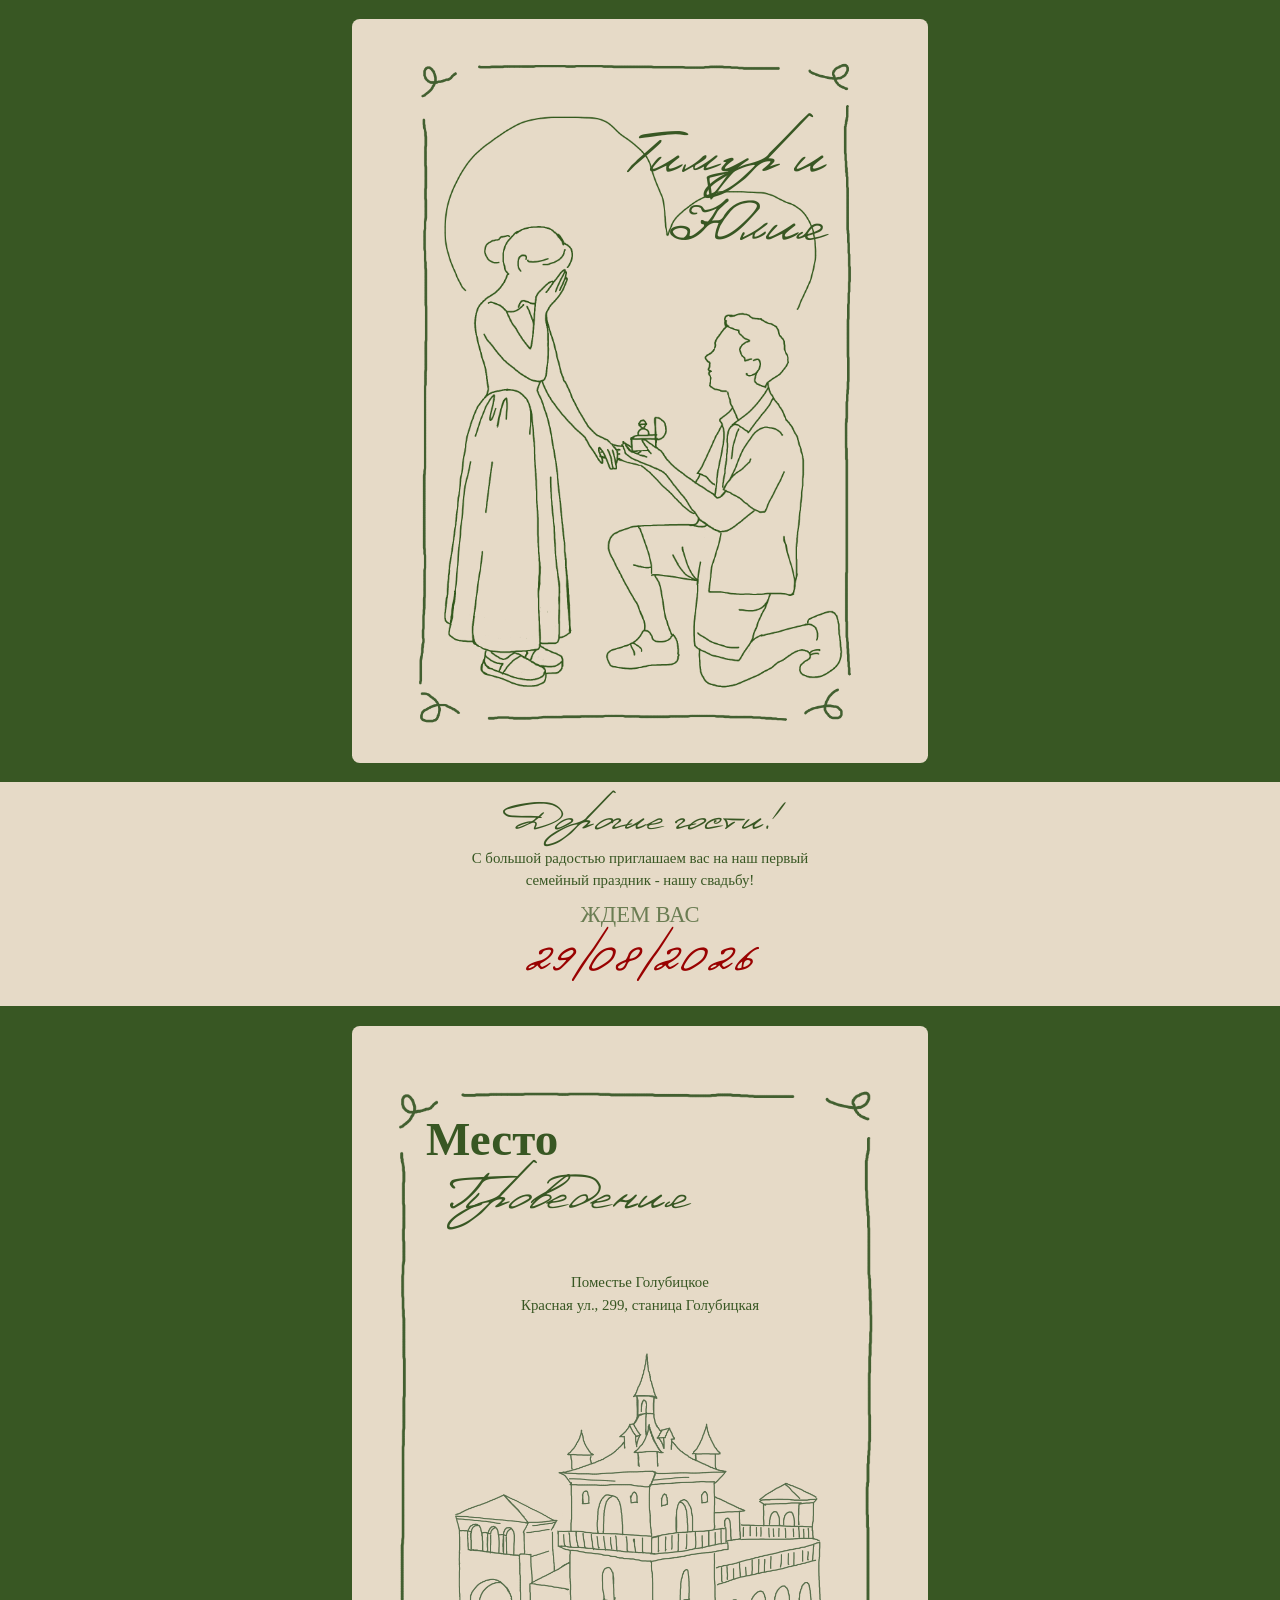
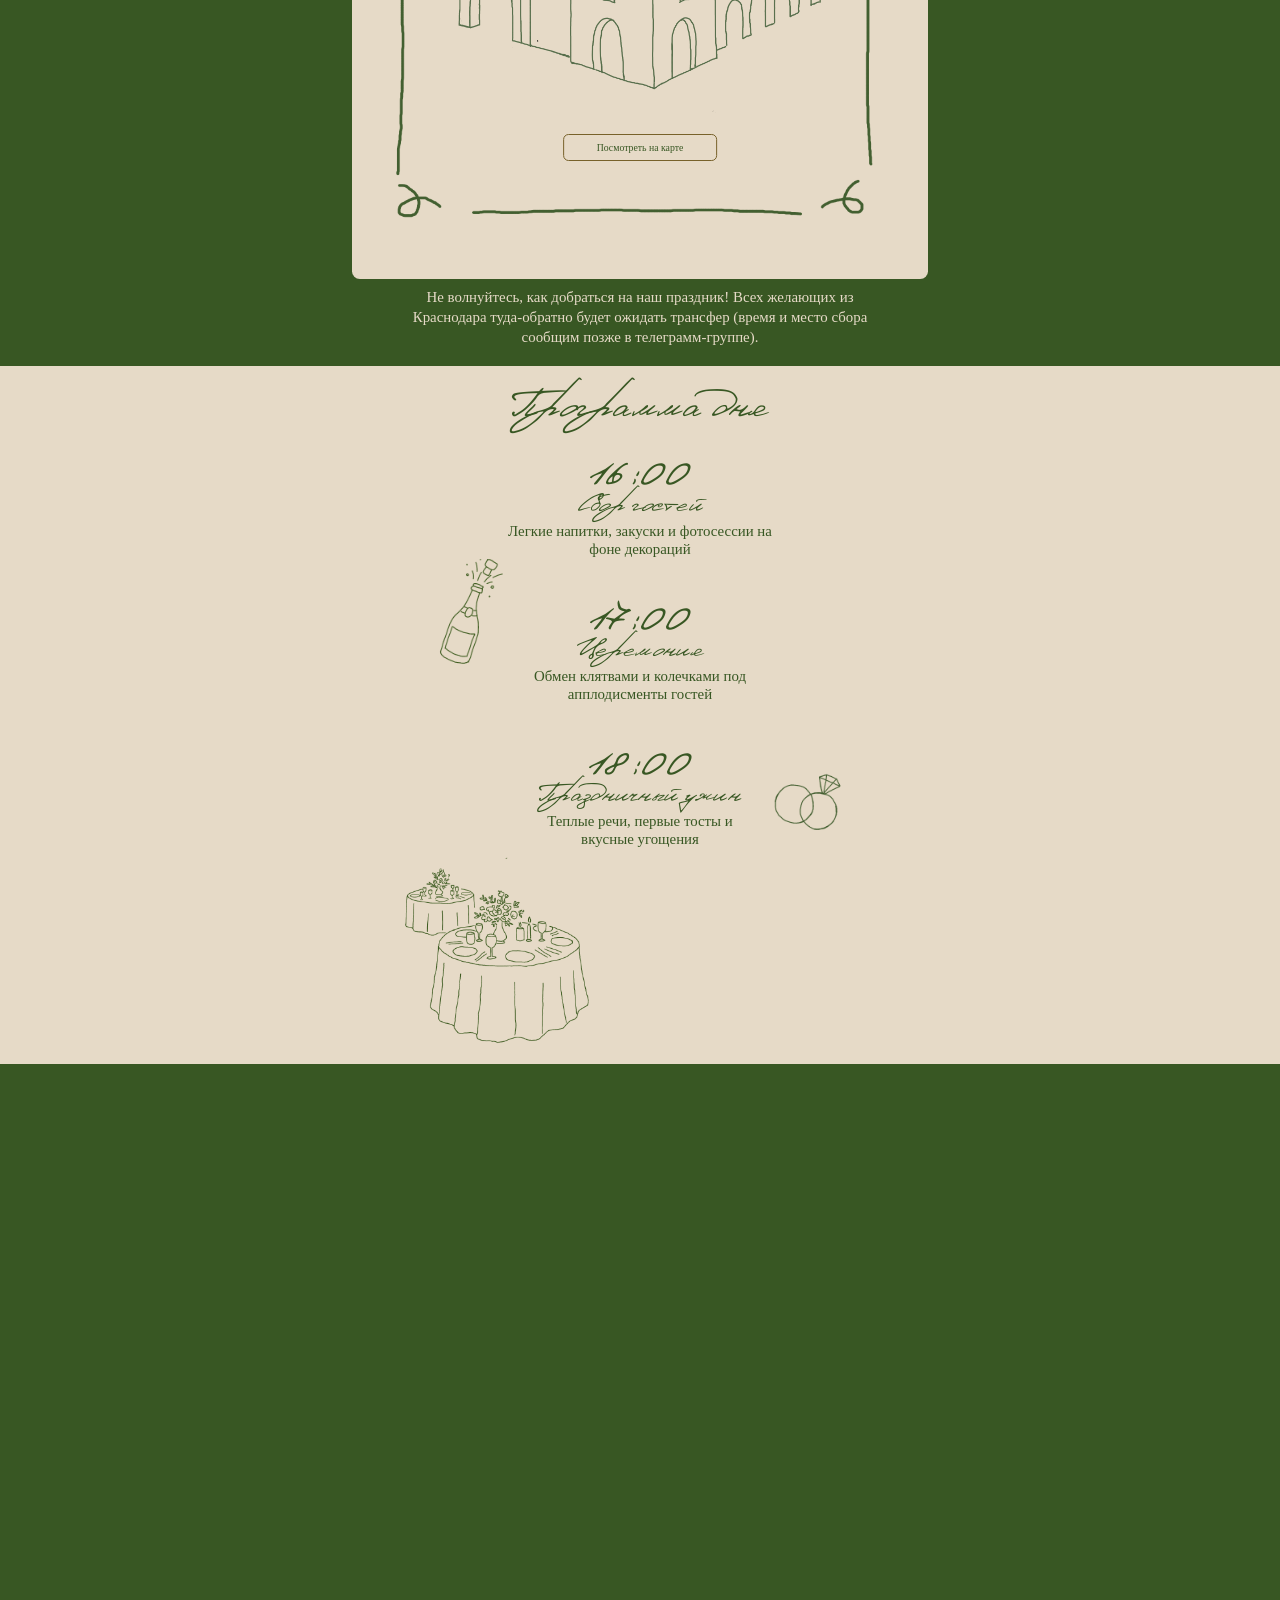
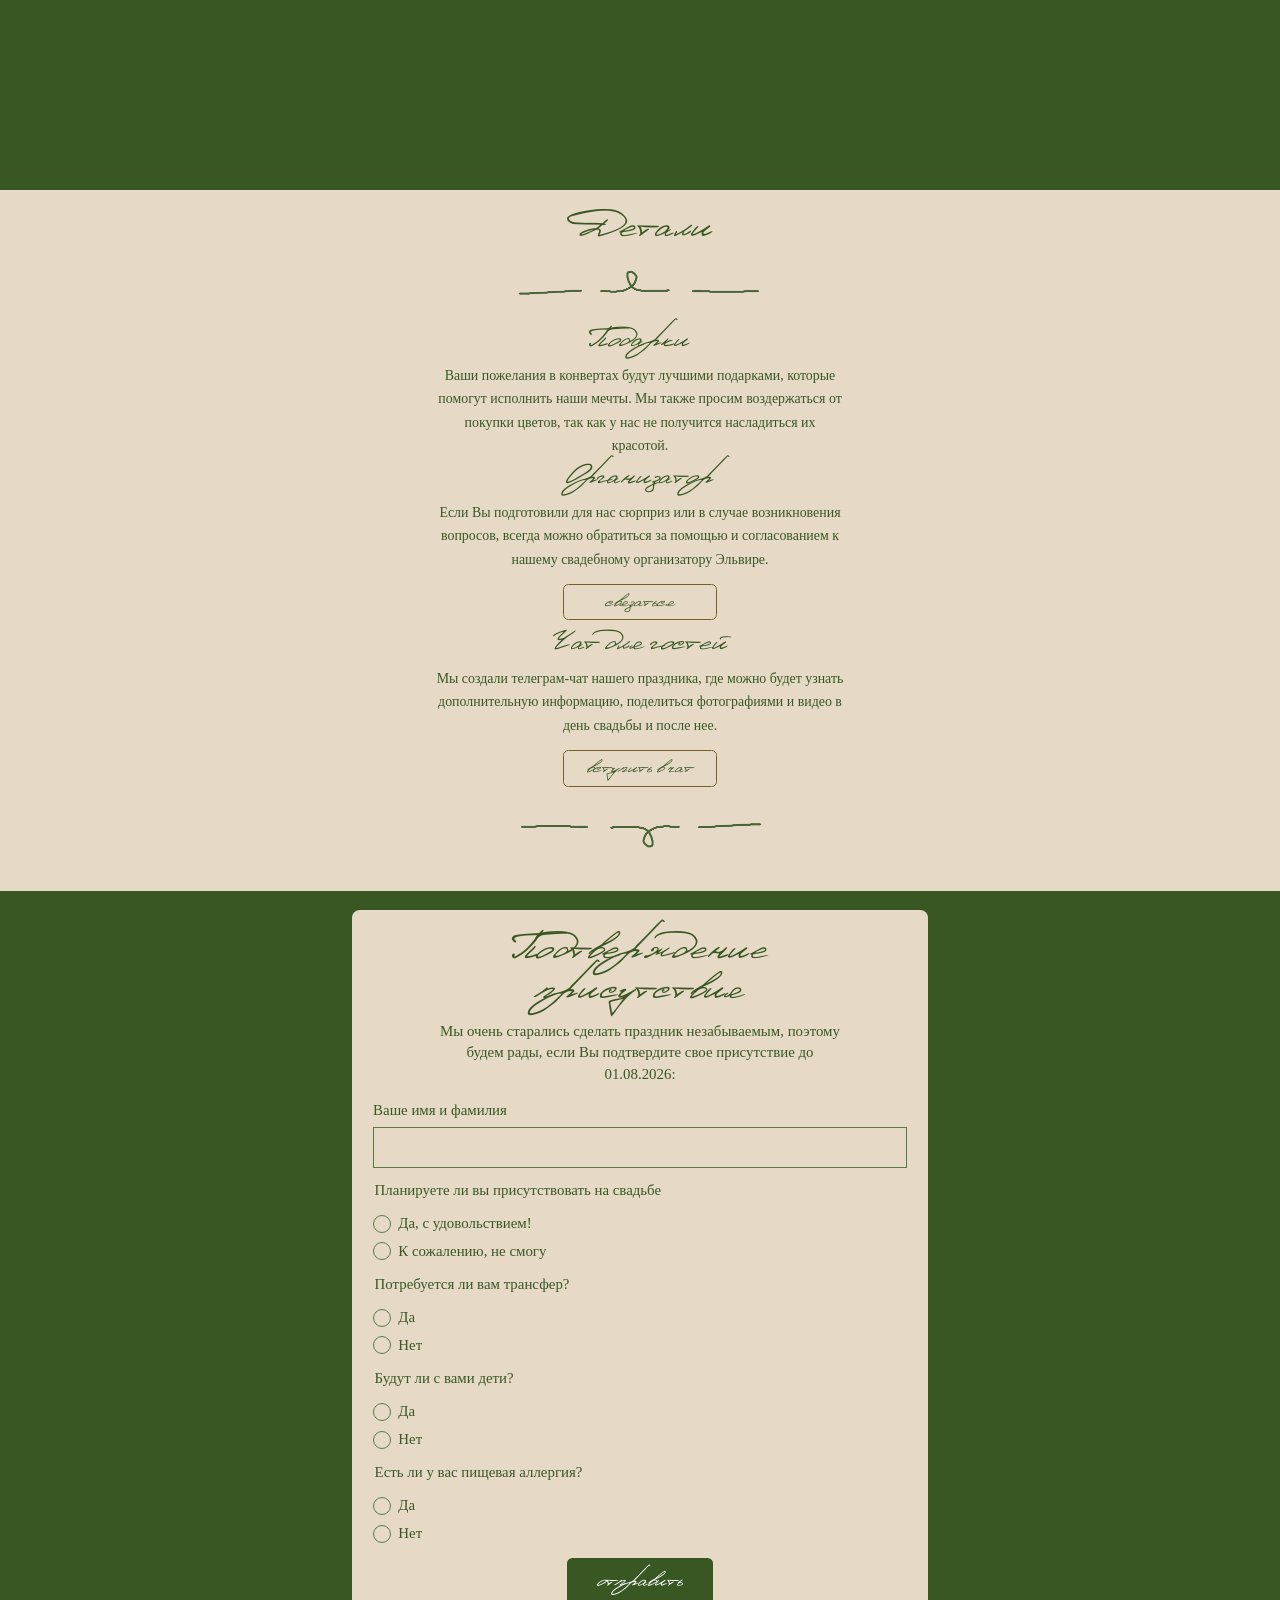
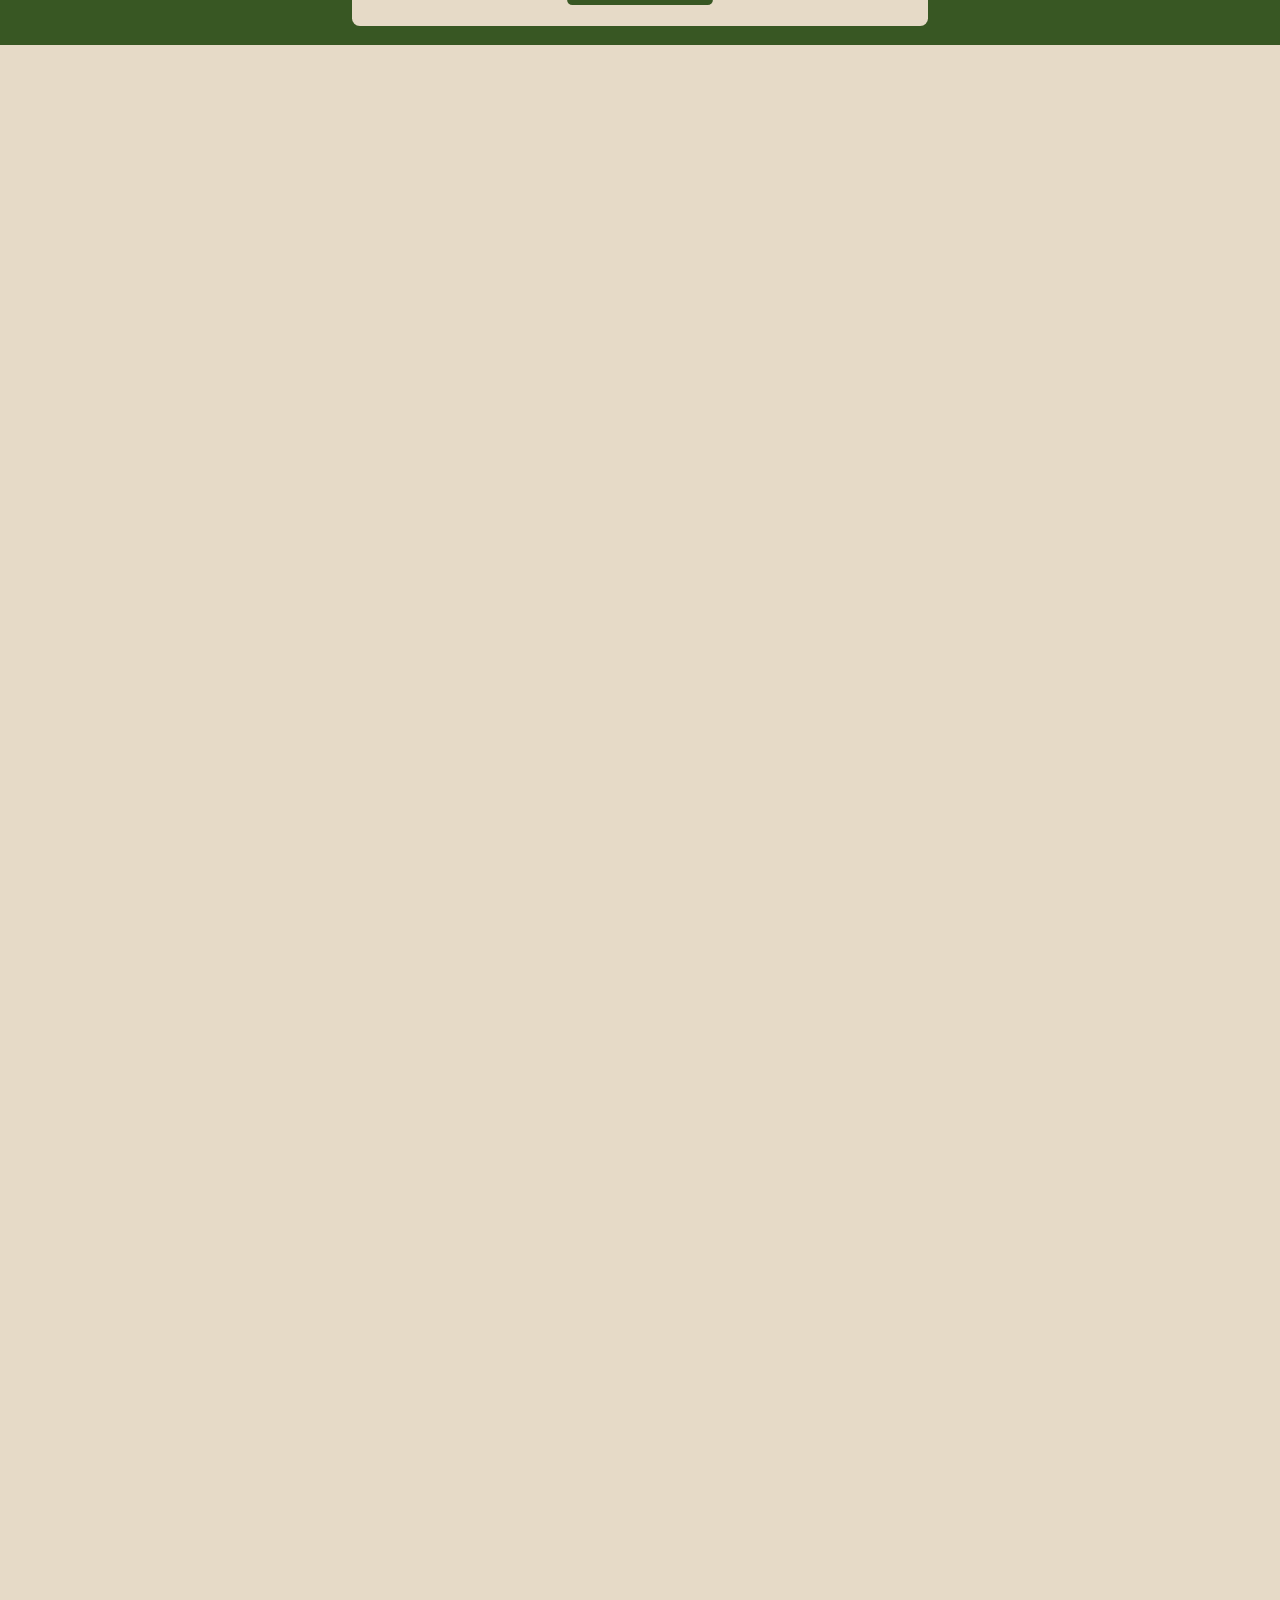
==== index.html @ a40cf563 "Set reveal animation to 1.6s and refresh asset versions" ====
﻿<!doctype html>
<html lang="ru">
  <head>
    <meta charset="utf-8" />
    <meta name="viewport" content="width=device-width, initial-scale=1" />
    <title>Приглашение на свадьбу</title>
    <link rel="preload" href="fonts/fonts/ofont.ru_Denistina.woff?v=1-6s" as="font" type="font/woff" crossorigin />
    <link rel="stylesheet" href="css/styles.css?v=1-6s" />
  </head>
  <body>
    <main>
      <section class="section section--dark hero" id="hero">
        <div class="container">
          <article class="card frame-card hero-card reveal">
            <img class="frame-card__frame" src="images/IMG_4702.PNG" alt="" aria-hidden="true" />
            <img class="hero-card__art" src="images/IMG_4546.PNG" alt="Иллюстрация пары" />
            <h1 class="hero-card__title">Тимур и<br />Юлия</h1>
          </article>
        </div>
      </section>

      <section class="section invitation" id="invitation">
        <div class="container">
          <div class="invitation__inner reveal">
            <h2 class="script-title invitation__greeting">Дорогие гости!</h2>
            <p class="invitation__text">
              С большой радостью приглашаем вас на наш первый
              семейный праздник - нашу свадьбу!
            </p>
            <p class="invitation__wait">ЖДЕМ ВАС</p>
            <p class="invitation__date">29/08/2026</p>
          </div>
        </div>
      </section>

      <section class="section section--dark venue" id="venue">
        <div class="container">
          <article class="card frame-card venue-card reveal">
            <img class="frame-card__frame" src="images/IMG_4702.PNG" alt="" aria-hidden="true" />
            <h2 class="venue-card__title">Место</h2>
            <p class="script-subtitle venue-card__subtitle">Проведения</p>
            <p class="venue-card__place">Поместье Голубицкое</p>
            <p class="venue-card__address">Красная ул., 299, станица Голубицкая</p>
            <img class="venue-card__art" src="images/IMG_4541.PNG" alt="Иллюстрация места проведения" />
            <a class="btn btn--outline" href="https://yandex.ru/maps/-/CLcbbC9g" target="_blank" rel="noopener noreferrer">Посмотреть на карте</a>
          </article>
          <p class="venue__transfer">
            Не волнуйтесь, как добраться на наш праздник! Всех желающих из Краснодара туда-обратно
            будет ожидать трансфер (время и место сбора сообщим позже в телеграмм-группе).
          </p>
        </div>
      </section>

      <section class="section program" id="program">
        <div class="container">
          <h2 class="script-title program__title reveal">Программа дня</h2>
          <div class="program-list">
            <article class="program-item reveal">
              <img class="program-item__icon program-item__icon--left" src="images/IMG_4549.PNG" alt="" aria-hidden="true" />
              <p class="program-item__time">16:00</p>
              <p class="script-subtitle program-item__name">Сбор гостей</p>
              <p class="program-item__desc">Легкие напитки, закуски и фотосессии на фоне декораций</p>
            </article>

            <article class="program-item reveal">
              <img class="program-item__icon program-item__icon--right" src="images/IMG_4550.PNG" alt="" aria-hidden="true" />
              <p class="program-item__time">17:00</p>
              <p class="script-subtitle program-item__name">Церемония</p>
              <p class="program-item__desc">Обмен клятвами и колечками под<br />апплодисменты гостей</p>
            </article>

            <article class="program-item reveal">
              <img class="program-item__icon program-item__icon--left program-item__icon--table" src="images/IMG_4551.PNG" alt="" aria-hidden="true" />
              <p class="program-item__time">18:00</p>
              <p class="script-subtitle program-item__name">Праздничный ужин</p>
              <p class="program-item__desc">Теплые речи, первые тосты и вкусные угощения</p>
            </article>
          </div>
        </div>
      </section>

      <section class="section section--dark dress" id="dresscode">
        <div class="container">
          <article class="card frame-card dress-card reveal">
            <h2 class="script-title dress-card__title">Дресс-код</h2>
            <p class="dress-card__text">
              Мы очень старались сделать праздник красивым и будем рады,
              если в своих нарядах Вы поддержите цветовую гамму нашей свадьбы.
            </p>
            <div class="dress-card__palette" aria-label="Цвета дресс-кода">
              <span class="dress-card__stroke dress-card__stroke--1"><span class="dress-card__stroke-label">бургунди</span></span>
              <span class="dress-card__stroke dress-card__stroke--2"><span class="dress-card__stroke-label">капучино</span></span>
              <span class="dress-card__stroke dress-card__stroke--3"><span class="dress-card__stroke-label">песочный</span></span>
              <span class="dress-card__stroke dress-card__stroke--4"><span class="dress-card__stroke-label">оливковый</span></span>
              <span class="dress-card__stroke dress-card__stroke--5"><span class="dress-card__stroke-label">какао</span></span>
              <span class="dress-card__stroke dress-card__stroke--6"><span class="dress-card__stroke-label">терракота</span></span>
            </div>
            <p class="dress-card__text">
              Свадьба будет на открытом воздухе и лучше отдать предпочтение
              закрытой обуви без каблука или на устойчивом каблуке.
            </p>
            <a class="btn btn--outline" href="https://pin.it/1J7rIf692" target="_blank" rel="noopener noreferrer">примеры образов</a>
          </article>
        </div>
      </section>

      <section class="section details" id="details">
        <div class="container details__container reveal">
          <h2 class="script-title details__title">Детали</h2>
          <img class="details__divider" src="images/IMG_4711.PNG" alt="" aria-hidden="true" />

          <article class="details-item">
            <h3 class="script-subtitle details-item__title">Подарки</h3>
            <p class="details-item__text">
              Ваши пожелания в конвертах будут лучшими подарками, которые помогут
              исполнить наши мечты. Мы также просим воздержаться от покупки цветов,
              так как у нас не получится насладиться их красотой.
            </p>
          </article>

          <article class="details-item">
            <h3 class="script-subtitle details-item__title">Организатор</h3>
            <p class="details-item__text">
              Если Вы подготовили для нас сюрприз или в случае возникновения вопросов,
              всегда можно обратиться за помощью и согласованием к нашему свадебному
              организатору Эльвире.
            </p>
            <a class="btn btn--outline btn--small" href="https://t.me/emtemnikova" target="_blank" rel="noopener noreferrer">связаться</a>
          </article>

          <article class="details-item">
            <h3 class="script-subtitle details-item__title">Чат для гостей</h3>
            <p class="details-item__text">
              Мы создали телеграм-чат нашего праздника, где можно будет узнать
              дополнительную информацию, поделиться фотографиями и видео в день свадьбы и после нее.
            </p>
            <a class="btn btn--outline btn--small" href="https://t.me/+I3WyoPvMr101ZWJi" target="_blank" rel="noopener noreferrer">вступить в чат</a>
          </article>

          <img class="details__divider details__divider--bottom" src="images/IMG_4711.PNG" alt="" aria-hidden="true" />
        </div>
      </section>

      <section class="section section--dark rsvp" id="rsvp">
        <div class="container">
          <article class="card rsvp-card reveal">
            <h2 class="script-title rsvp-card__title">Подтверждение<br />присутствия</h2>
            <p class="rsvp-card__subtitle">
              Мы очень старались сделать праздник незабываемым, поэтому будем рады,
              если Вы подтвердите свое присутствие до 01.08.2026:
            </p>

            <form id="rsvpForm" class="rsvp-form" novalidate>
              <div class="field">
                <label class="field__label" for="fullName">Ваше имя и фамилия</label>
                <input class="field__input" type="text" id="fullName" name="fullName" required />
              </div>

              <fieldset class="field-group">
                <legend class="field__label">Планируете ли вы присутствовать на свадьбе</legend>
                <label class="radio">
                  <input type="radio" name="attendance" value="yes" required />
                  <span>Да, с удовольствием!</span>
                </label>
                <label class="radio">
                  <input type="radio" name="attendance" value="no" required />
                  <span>К сожалению, не смогу</span>
                </label>
              </fieldset>

              <fieldset class="field-group">
                <legend class="field__label">Потребуется ли вам трансфер?</legend>
                <label class="radio">
                  <input type="radio" name="transfer" value="yes" required />
                  <span>Да</span>
                </label>
                <label class="radio">
                  <input type="radio" name="transfer" value="no" required />
                  <span>Нет</span>
                </label>
              </fieldset>

              <fieldset class="field-group">
                <legend class="field__label">Будут ли с вами дети?</legend>
                <label class="radio">
                  <input type="radio" id="childrenYes" name="children" value="yes" required />
                  <span>Да</span>
                </label>
                <label class="radio">
                  <input type="radio" id="childrenNo" name="children" value="no" required />
                  <span>Нет</span>
                </label>
              </fieldset>

              <div id="childrenFields" class="children" hidden>
                <div id="childrenList" class="children__list"></div>
                <button class="btn btn--outline btn--small" id="addChildBtn" type="button">+ Добавить ребенка</button>
              </div>

              <fieldset class="field-group">
                <legend class="field__label">Есть ли у вас пищевая аллергия?</legend>
                <label class="radio">
                  <input type="radio" id="allergyYes" name="allergy" value="yes" required />
                  <span>Да</span>
                </label>
                <label class="radio">
                  <input type="radio" id="allergyNo" name="allergy" value="no" required />
                  <span>Нет</span>
                </label>
              </fieldset>

              <div id="allergyFields" class="children" hidden>
                <label class="field__label" for="allergyDetails">Если да, укажите продукты</label>
                <input class="field__input" type="text" id="allergyDetails" name="allergyDetails" />
              </div>

              <button class="btn btn--pill" type="submit">отправить</button>
              <p id="successMessage" class="success" hidden>Спасибо! Ваш ответ отправлен.</p>
            </form>
          </article>
        </div>
      </section>
    </main>

    <script src="js/script.js?v=1-6s"></script>
  </body>
</html>
---- css/styles.css ----
﻿@font-face {
  font-family: "Denistina";
  src: url("../fonts/fonts/ofont.ru_Denistina.woff") format("woff");
  font-display: block;
}

:root {
  --bg-light: #e6dac7;
  --bg-dark: #385723;
  --text: #385723;
  --accent: #990201;
  --line: #5b7a46;
  --line-soft: #7f8d6c;
  --container: min(100% - 2rem, 68rem);
  --card-max: 36rem;
  --card-unified-width: 43rem;
  --body-copy-size: clamp(0.98rem, 1.55vw, 1.35rem);
}

* {
  box-sizing: border-box;
}

html,
body {
  margin: 0;
  padding: 0;
}

body {
  background: var(--bg-light);
  color: var(--text);
  font-family: Georgia, "Times New Roman", serif;
  line-height: 1.45;
  overflow-x: hidden;
}

img {
  display: block;
  max-width: 100%;
}

a {
  color: inherit;
  text-decoration: none;
}

.section {
  padding: clamp(1rem, 1.3vw + 0.8rem, 2.25rem) 0;
  overflow-x: clip;
}

.section--dark {
  background: var(--bg-dark);
  border-left: 2px solid var(--bg-dark);
  border-right: 2px solid var(--bg-dark);
  overflow: hidden;
}

.container {
  width: var(--container);
  margin: 0 auto;
}

.card {
  position: relative;
  background: var(--bg-light);
  border-radius: 0.65rem;
}

.frame-card {
  isolation: isolate;
}

.frame-card__frame {
  position: absolute;
  inset: 0.65rem;
  width: calc(100% - 1.3rem);
  height: calc(100% - 1.3rem);
  object-fit: contain;
  object-position: center;
  image-rendering: auto;
  opacity: 1;
  pointer-events: none;
  z-index: 0;
}

.script-title,
.script-subtitle {
  margin: 0;
  font-family: "Denistina", Arial, sans-serif;
  font-weight: 400;
  letter-spacing: 0.01em;
}

.script-title {
  font-size: clamp(2.95rem, 4.6vw, 4.9rem);
  line-height: 0.9;
}

.script-subtitle {
  font-size: clamp(2rem, 3vw, 3.25rem);
  line-height: 0.92;
}

.btn {
  display: inline-flex;
  align-items: center;
  justify-content: center;
  border-radius: 0.45rem;
  padding: 0.55rem 1.1rem;
  font-size: clamp(0.78rem, 1.2vw, 1rem);
  line-height: 1;
  transition: background-color 0.2s ease, color 0.2s ease, opacity 0.2s ease;
}

.btn--outline {
  border: 1px solid #77612a;
  color: var(--text);
  background: transparent;
}

.btn--outline:hover {
  background: var(--text);
  color: var(--bg-light);
}

.btn--small {
  font-size: 0.76rem;
  padding: 0.55rem 0.95rem;
}

.btn--pill {
  border: 0;
  border-radius: 0.45rem;
  padding: 0.95rem 2.5rem;
  background: var(--bg-dark);
  color: #fff;
  font-family: "Denistina", Arial, sans-serif;
  font-size: clamp(1.5rem, 2.6vw, 2rem);
  text-transform: lowercase;
  cursor: pointer;
}

.btn--pill:hover {
  opacity: 0.86;
}

[aria-disabled="true"] {
  pointer-events: none;
}

.reveal {
  opacity: 0;
  transform: translateY(16px);
  transition: opacity 1.6s ease, transform 1.6s ease;
}

.reveal.is-visible {
  opacity: 1;
  transform: translateY(0);
}

.hero .container {
  display: flex;
  justify-content: center;
}

.hero-card {
  width: min(100%, var(--card-unified-width));
  aspect-ratio: 768 / 992;
  min-height: 0;
  padding: 0;
  overflow: hidden;
}

.hero-card__art {
  position: absolute;
  left: 0.04%;
  top: -6.1%;
  width: 97.92%;
  max-width: none;
  transform: none;
  z-index: 1;
}

.hero-card__title {
  position: absolute;
  left: 43.6%;
  top: 14.3%;
  width: 38.7%;
  transform: none;
  margin: 0;
  font-family: "Denistina", Arial, sans-serif;
  font-weight: 100;
  font-size: clamp(2.35rem, 7.4vw, 5.6rem);
  line-height: 1.02;
  text-align: right;
  z-index: 2;
}

.invitation {
  text-align: center;
}

.invitation__inner {
  max-width: 42rem;
  margin: 0 auto;
}

.invitation__greeting {
  margin-bottom: 0.6rem;
}

.invitation__text {
  margin: 0 auto;
  max-width: 31rem;
  font-size: var(--body-copy-size);
}

.invitation__wait {
  margin: 0.6rem 0 0;
  opacity: 0.7;
  font-size: clamp(1.45rem, 2.35vw, 1.95rem);
}

.invitation__date {
  margin: 0;
  color: var(--accent);
  font-family: "Denistina", Arial, sans-serif;
  font-size: clamp(3.1rem, 6.1vw, 5.2rem);
  line-height: 0.95;
}

.venue-card {
  width: min(100%, var(--card-unified-width));
  aspect-ratio: 768 / 1137.4375;
  margin: 0 auto;
  padding: 0;
  overflow: hidden;
}

.venue-card__title {
  position: absolute;
  margin: 0;
  font-size: clamp(2.7rem, 4.9vw, 3.95rem);
  font-weight: 700;
  line-height: 1;
  left: 12.86%;
  top: 10.65%;
  width: 93.54%;
  text-align: left;
  transform: none;
  z-index: 3;
}

.venue-card__subtitle {
  position: absolute;
  margin: 0;
  font-size: clamp(3.15rem, 5.7vw, 4.75rem);
  left: 17.03%;
  top: 17.37%;
  width: 93.54%;
  text-align: left;
  transform: none;
  z-index: 3;
}

.venue-card__place,
.venue-card__address {
  position: absolute;
  margin: 0;
  text-align: center;
  left: 25%;
  width: 50%;
  font-size: var(--body-copy-size);
  z-index: 3;
}

.venue-card__place {
  top: 28.86%;
}

.venue-card__address {
  top: 31.59%;
}

.venue-card__art {
  position: absolute;
  left: 7.03%;
  top: 22.71%;
  width: 77.08%;
  margin: 0;
  transform: none;
  z-index: 1;
}

.venue-card .btn {
  position: absolute;
  left: 50%;
  top: 84.2%;
  width: auto;
  min-width: clamp(130px, 17vw, 205px);
  min-height: 36px;
  padding: 0.55rem 1rem;
  white-space: nowrap;
  font-size: clamp(0.78rem, 1.02vw, 0.98rem);
  margin: 0;
  transform: translateX(-50%);
  z-index: 3;
}

.venue__transfer {
  margin: 0.7rem auto 0;
  max-width: 40rem;
  color: var(--bg-light);
  text-align: center;
  font-size: var(--body-copy-size);
  line-height: 1.35;
}

.program__title {
  text-align: center;
  margin: 0 0 0.9rem;
  font-size: clamp(2.95rem, 4.6vw, 4.9rem);
  line-height: 1;
}

.program {
  padding-top: clamp(1.6rem, 4vw, 2.2rem);
  padding-bottom: clamp(2.2rem, 6vw, 4rem);
}

.program-list {
  width: min(100%, 22rem);
  margin: 0 auto;
  display: grid;
  gap: 1rem;
}

.program-item {
  position: relative;
  text-align: center;
  padding: 0.4rem 0.9rem;
}

.program-item:last-child {
  padding-bottom: clamp(10rem, 30vw, 14rem);
}

.program-item__icon {
  position: absolute;
  top: 50%;
  width: 3.6rem;
  opacity: 0.95;
  pointer-events: none;
}

.program-item__icon--left {
  left: 2rem;
  transform: translate(-50%, -50%);
}

.program-item__icon--right {
  right: 2rem;
  transform: translate(50%, -50%);
}

.program-item__icon--table {
  width: clamp(13rem, 56vw, 16rem);
  top: 6%;
  left: 46%;
  transform: translateX(-50%);
}

.program-item__time {
  margin: 0;
  font-family: "Denistina", Arial, sans-serif;
  font-size: clamp(3.2rem, 10.5vw, 4.5rem);
  line-height: 1;
}

.program-item__name {
  margin-top: -0.65rem;
  margin-bottom: 0.25rem;
  font-size: clamp(2rem, 3vw, 3.25rem);
  line-height: 0.92;
}

.program-item__desc {
  margin: 0 auto 0;
  max-width: 19rem;
  font-size: var(--body-copy-size);
  line-height: 1.2;
}

.program-item:nth-child(-n + 2) .program-item__desc {
  max-width: 22rem;
}

.program-item__icon--left:not(.program-item__icon--table),
.program-item__icon--right {
  width: clamp(20rem, 110vw, 28rem);
}

.program-item:nth-child(1) .program-item__icon--left {
  left: 1.5rem;
  top: 106%;
}

.program-item:nth-child(2) .program-item__icon--right {
  right: 2.4rem;
  top: 92%;
}

.dress {
  padding-top: 0.85rem;
  padding-bottom: 0.95rem;
}

.dress-card {
  width: min(100%, var(--card-unified-width));
  margin: 0 auto;
  padding: 2.2rem 0.72rem 2.3rem;
  text-align: center;
  position: relative;
  overflow: hidden;
}

.dress-card__title {
  margin-top: 0.05rem;
  font-size: clamp(2.95rem, 4.6vw, 4.9rem);
  position: relative;
  z-index: 2;
}

.dress-card__text {
  margin: 0.2rem auto 0;
  max-width: 32rem;
  font-size: var(--body-copy-size);
  line-height: 1.32;
  position: relative;
  z-index: 2;
}

.dress-card__text:first-of-type {
  margin-bottom: 0.68rem;
}

.dress-card__text + .dress-card__text {
  padding-top: 0.68rem;
}

.dress-card__palette {
  position: relative;
  z-index: 2;
  display: grid;
  grid-template-columns: 1fr;
  gap: 0.34rem;
  width: min(66%, 15.5rem);
  margin: 0.15rem auto 0.95rem;
}

.dress-card__palette + .dress-card__text {
  margin-top: 0.78rem;
}

.dress-card__stroke {
  position: relative;
  display: flex;
  align-items: center;
  justify-content: center;
  height: 1.66rem;
}

.dress-card__stroke::before {
  content: "";
  position: absolute;
  left: -0.18rem;
  right: -0.58rem;
  top: -0.08rem;
  bottom: -0.08rem;
  background-image: var(--brush-image);
  background-position: center;
  background-size: 100% 100%;
  background-repeat: no-repeat;
  opacity: 0.98;
  z-index: 0;
  pointer-events: none;
}

.dress-card__stroke::after {
  content: "";
  position: absolute;
  right: -0.2rem;
  top: 0.2rem;
  bottom: 0.2rem;
  width: 0.86rem;
  background:
    radial-gradient(85% 100% at 0% 50%, rgba(255, 255, 255, 0.34), rgba(255, 255, 255, 0) 75%);
  opacity: 0.52;
  pointer-events: none;
}

.dress-card__stroke:nth-child(2n) {
  transform: rotate(-0.55deg);
}

.dress-card__stroke:nth-child(2n + 1) {
  transform: rotate(0.5deg);
}

.dress-card__stroke-label {
  font-family: "Denistina", Arial, sans-serif;
  position: relative;
  z-index: 1;
  font-size: 0.8rem;
  line-height: 0.92;
  letter-spacing: 0.012em;
  text-transform: lowercase;
  color: var(--label-color, rgba(71, 52, 38, 0.9));
  text-shadow: 0 1px 1.4px rgba(0, 0, 0, 0.3), 0 0 0.5px rgba(255, 255, 255, 0.2);
  pointer-events: none;
}

.dress-card__stroke--1 { width: 97%; margin-left: 0.2rem; --stroke-color: #752d32; --brush-image: url("../images/brushes/brush-1.png"); --label-color: #f2e3d4; }
.dress-card__stroke--2 { width: 100%; margin-left: 0; --stroke-color: #967a61; --brush-image: url("../images/brushes/brush-2.png"); --label-color: #f6ebdf; }
.dress-card__stroke--3 { width: 96.5%; margin-left: 0.18rem; --stroke-color: #e4cfb4; --brush-image: url("../images/brushes/brush-3.png"); --label-color: #5b4736; }
.dress-card__stroke--4 { width: 99%; margin-left: 0.05rem; --stroke-color: #565535; --brush-image: url("../images/brushes/brush-4.png"); --label-color: #eee2d1; }
.dress-card__stroke--5 { width: 95.8%; margin-left: 0.24rem; --stroke-color: #5b3422; --brush-image: url("../images/brushes/brush-5.png"); --label-color: #f2e0cf; }
.dress-card__stroke--6 { width: 98.6%; margin-left: 0.08rem; --stroke-color: #b67643; --brush-image: url("../images/brushes/brush-6.png"); --label-color: #f8ebde; }

.details__container {
  max-width: 46rem;
  text-align: center;
}

.details__title {
  margin: 0;
}

.details__divider {
  width: min(100%, 12.5rem);
  margin: 0.12rem auto 0.65rem;
  opacity: 0.95;
}

.details__divider--bottom {
  margin: 1.15rem auto 0.2rem;
  transform: rotate(180deg);
}

.details-item {
  margin-top: 0.5rem;
}

.details-item:nth-of-type(3) {
  margin-top: 0.75rem;
}

.details-item__title {
  margin: 0;
}

.details-item__text {
  margin: 0.7rem auto 0;
  max-width: 34rem;
  font-size: clamp(0.68rem, 1.9vw, 0.86rem);
  line-height: 1.68;
}

.details-item .btn {
  margin-top: 1.1rem;
  font-family: "Denistina", Arial, sans-serif;
  font-size: clamp(1.5rem, 2.6vw, 2rem);
}

.dress-card .btn {
  min-width: clamp(130px, 17vw, 205px);
  min-height: 36px;
  padding: 0.55rem 1rem;
  white-space: nowrap;
  font-family: "Denistina", Arial, sans-serif;
  font-size: clamp(1.32rem, 2.3vw, 1.76rem);
}

.details-item .btn {
  min-width: clamp(130px, 17vw, 205px);
  min-height: 36px;
  padding: 0.55rem 1rem;
  white-space: nowrap;
}

.dress-card .btn {
  margin-top: 2rem;
  position: relative;
  z-index: 2;
}

.rsvp-card {
  width: min(100%, var(--card-unified-width));
  margin: 0 auto;
  padding: clamp(1.3rem, 2.2vw, 2rem);
}

.rsvp-card__title {
  text-align: center;
  margin: 0;
  font-size: clamp(2.95rem, 4.6vw, 4.9rem);
  line-height: 0.9;
}

.rsvp-card__subtitle {
  margin: 0.85rem auto 0;
  max-width: 34rem;
  text-align: center;
  font-size: var(--body-copy-size);
}

.rsvp-form {
  margin-top: 1.2rem;
  display: grid;
  gap: 1rem;
}

.field,
.field-group {
  margin: 0;
  padding: 0;
  border: 0;
}

.field__label {
  display: block;
  margin-bottom: 0.45rem;
  font-size: var(--body-copy-size);
}

.field__input {
  width: 100%;
  border: 1px solid var(--line);
  background: transparent;
  color: var(--text);
  font: inherit;
  padding: 0.75rem 0.85rem;
}

.field__input:focus {
  outline: 2px solid rgba(56, 87, 35, 0.22);
  outline-offset: 1px;
}

.radio {
  display: flex;
  align-items: center;
  gap: 0.6rem;
  margin: 0.5rem 0 0;
  font-size: var(--body-copy-size);
}

.radio input {
  appearance: none;
  width: 1.5rem;
  height: 1.5rem;
  border: 2px solid var(--line);
  border-radius: 50%;
  margin: 0;
  position: relative;
}

.radio input:checked::after {
  content: "";
  width: 0.64rem;
  height: 0.64rem;
  border-radius: 50%;
  background: var(--line);
  position: absolute;
  top: 50%;
  left: 50%;
  transform: translate(-50%, -50%);
}

.children {
  padding: 0.95rem;
  border: 1px solid rgba(56, 87, 35, 0.2);
  border-radius: 0.55rem;
  background: rgba(56, 87, 35, 0.04);
}

.children__list {
  display: grid;
  gap: 0.7rem;
  margin-bottom: 0.7rem;
}

.child-card {
  border: 1px solid rgba(56, 87, 35, 0.23);
  border-radius: 0.5rem;
  padding: 0.7rem;
  background: var(--bg-light);
}

.child-card__header {
  display: flex;
  align-items: center;
  justify-content: space-between;
  margin-bottom: 0.45rem;
}

.child-card__title {
  font-size: 0.96rem;
  font-weight: 700;
}

.child-card__remove {
  border: 0;
  background: transparent;
  color: #990201;
  font-size: 1.2rem;
  line-height: 1;
  cursor: pointer;
}

.child-card label {
  display: block;
  font-size: var(--body-copy-size);
  margin-top: 0.35rem;
}

.child-card input {
  width: 100%;
  border: 1px solid var(--line-soft);
  background: transparent;
  color: var(--text);
  font: inherit;
  padding: 0.45rem 0.55rem;
  margin-top: 0.2rem;
}

.rsvp-form .field__label,
.rsvp-form .radio,
.rsvp-form .field__input,
.rsvp-form .child-card label,
.rsvp-form .child-card input,
.rsvp-form .child-card__title,
.rsvp-form .btn--small {
  font-size: clamp(0.68rem, 1.8vw, 0.84rem) !important;
}

.rsvp-form .btn--pill {
  justify-self: center;
  margin-top: 0.15rem;
}

.success {
  margin: 0.35rem 0 0;
  text-align: center;
  font-size: var(--body-copy-size);
}

@media (max-width: 600px) {
  .hero-card .frame-card__frame {
    inset: 0;
    width: 100%;
    height: 100%;
    transform: scale(1.06);
  }

  .hero-card__art {
    top: -6%;
    width: 115%;
    left: -10%;
  }

  .hero-card__title {
    font-size: clamp(3.2rem, 14.8vw, 4.9rem);
    top: 13.8%;
    left: 42.6%;
    white-space: nowrap;
    width: 45%;
  }

  .venue-card__title {
    font-size: clamp(1.9rem, 8vw, 2.7rem);
  }

  .venue-card__subtitle {
    font-size: clamp(2.65rem, 11.1vw, 3.75rem);
    top: 19.3%;
    left: 15.8%;
  }

  .venue-card__place,
  .venue-card__address {
    left: 19%;
    width: 62%;
    text-align: center;
    font-size: clamp(0.78rem, 2.4vw, 0.95rem);
    line-height: 1.2;
  }

  .venue-card__place {
    top: 27.8%;
  }

  .venue-card__address {
    top: 32.3%;
  }

  .venue-card .frame-card__frame {
    inset: 0;
    width: 100%;
    height: 100%;
    transform: scale(1.06);
  }

  .venue-card__art {
    width: 87%;
    left: 2.8%;
    top: 21.7%;
  }

  .venue-card .btn {
    top: 81.8%;
  }

  .invitation__inner {
    max-width: 19rem;
  }

  .invitation__date {
    font-size: clamp(2.3rem, 14vw, 4rem);
  }
}

@media (max-width: 1280px) {
  .venue-card .btn {
    top: 83.1%;
  }
}

@media (max-width: 900px) {
  .venue-card .btn {
    top: 82.4%;
  }
}

@media (max-width: 1079px) {
  .rsvp-card__subtitle {
    font-size: clamp(0.86rem, 2.35vw, 1.08rem) !important;
    line-height: 1.72 !important;
  }

  .dress-card__text {
    font-size: clamp(0.74rem, 2vw, 0.94rem) !important;
    line-height: 1.72 !important;
  }

  .details-item__text {
    font-size: clamp(0.74rem, 2vw, 0.94rem) !important;
    line-height: 1.72 !important;
  }

  .rsvp-form .field__label,
  .rsvp-form .radio,
  .rsvp-form .field__input,
  .rsvp-form .child-card label,
  .rsvp-form .child-card input,
  .rsvp-form .child-card__title,
  .rsvp-form .btn--small,
  .rsvp-form .success {
    font-size: clamp(0.74rem, 2vw, 0.92rem) !important;
  }

  .venue-card__subtitle {
    font-size: clamp(2.9rem, 12vw, 4rem) !important;
    left: 18.4% !important;
    top: 18.6% !important;
  }

  .venue-card__place,
  .venue-card__address {
    left: 9% !important;
    width: 82% !important;
    margin: 0;
    text-align: center;
    font-size: clamp(0.74rem, 1.95vw, 0.92rem) !important;
    line-height: 1.18 !important;
    white-space: nowrap;
  }

  .venue-card__place {
    top: 30.1% !important;
  }

  .venue-card__address {
    top: 34.2% !important;
  }

  .venue-card__art {
    width: 95% !important;
    left: -1.2% !important;
    top: 18.2% !important;
  }

  .venue-card .btn {
    top: 88.5% !important;
    min-width: 6.4rem !important;
    min-height: 1.7rem !important;
    padding: 0.28rem 0.7rem !important;
    font-size: clamp(0.74rem, 1.95vw, 0.92rem) !important;
    color: #77612a !important;
  }

  .venue-card .btn:hover {
    color: #fff !important;
  }

  .venue__transfer {
    font-size: clamp(0.74rem, 1.95vw, 0.92rem) !important;
    line-height: 1.66 !important;
  }
}

@media (max-width: 430px) {
  .section--dark {
    padding-top: 1rem;
    padding-bottom: 1rem;
  }

  .section--dark .container {
    width: min(100% - 2rem, 68rem) !important;
  }
}

@media (max-width: 600px) {
  .hero-card {
    aspect-ratio: 768 / 1120;
  }

  .venue-card {
    aspect-ratio: 768 / 1137.4375;
  }

  .dress-card {
    min-height: 24.8rem;
    padding: 1.4rem 0.72rem 1.1rem;
  }

  .rsvp-card {
    min-height: 36rem;
  }

  .section--dark {
    padding-top: 1.2rem;
    padding-bottom: 1.2rem;
  }

  .section--dark .container {
    width: min(100% - 2.4rem, 68rem);
  }

  .dress-card__palette {
    width: min(86%, 19rem);
    gap: 0.5rem;
    margin: 0.35rem auto 1.2rem;
  }

  .dress-card__stroke {
    height: 2.05rem;
  }

  .dress-card__stroke-label {
    font-size: 1rem;
  }

  .dress-card__text {
    margin-top: 0.72rem;
    line-height: 1.68;
  }

  .dress-card__text:first-of-type {
    margin-bottom: 0.82rem;
  }

  .dress-card__text + .dress-card__text {
    padding-top: 0.82rem;
  }

  .dress-card .btn {
    margin-top: 0.55rem;
  }
}

@media (min-width: 740px) {
  .section {
    padding: clamp(1.35rem, 2vw, 2.8rem) 0;
  }

  .program-list {
    width: min(92vw, 25rem);
    gap: 1.2rem;
  }

  .program-item {
    padding: 0.5rem 1.5rem;
  }

  .program-item__icon--left:not(.program-item__icon--table),
  .program-item__icon--right {
    width: 28rem;
  }

  .program-item__icon--left {
    left: 2.4rem;
    transform: translate(-50%, -50%);
  }

  .program-item__icon--right {
    right: 2.4rem;
    transform: translate(50%, -50%);
  }

  .program-item__icon--table {
    width: 17rem;
    left: 38%;
    transform: translateX(-50%);
    top: 24%;
  }

  .program-item:nth-child(1) .program-item__icon--left,
  .program-item:nth-child(2) .program-item__icon--right {
    top: 66%;
  }

  .program-item:nth-child(2) .program-item__icon--right {
    top: 84%;
  }
}

@media (min-width: 1080px) {
  .container {
    width: min(100% - 4rem, 76rem);
  }

  :root {
    --card-unified-width: 48rem;
  }

  .program {
    padding-bottom: 14rem;
  }

  .program-item:last-child {
    padding-bottom: 4rem;
  }

  .program-list {
    width: min(92vw, 28rem);
    gap: 1.7rem;
  }

  .program-item {
    padding: 0.55rem 3rem;
  }

  .program-item__icon--left:not(.program-item__icon--table),
  .program-item__icon--right {
    width: 40rem;
    transform: none;
  }

  .program-item__icon--table {
    width: 22.5rem;
    left: -8rem;
    top: 11%;
    transform: none;
  }

  .program-item:nth-child(1) .program-item__icon--left {
    left: -14rem;
    top: -78%;
  }

  .program-item:nth-child(2) .program-item__icon--right {
    right: -14rem;
    top: -40%;
  }

  .rsvp-form .field__label,
  .rsvp-form .radio,
  .rsvp-form .field__input,
  .rsvp-form .child-card__title,
  .rsvp-form .child-card label,
  .rsvp-form .child-card input,
  .rsvp-form .success {
    font-size: var(--body-copy-size) !important;
  }
}

@media (max-width: 1079px) {
  .program-item__desc {
    max-width: 18rem !important;
    font-size: clamp(0.74rem, 2vw, 0.92rem) !important;
    line-height: 1.3 !important;
    text-align: center !important;
  }

  .program-item:nth-child(-n + 2) .program-item__desc {
    max-width: 18rem !important;
  }

  .program-item:nth-child(1) .program-item__icon--left {
    left: 4.2rem !important;
    transform: translate(-50%, -50%) rotate(22deg) !important;
  }

  .program-item:nth-child(2) .program-item__icon--right {
    right: 3.9rem !important;
  }

  .program-item__icon--table {
    width: clamp(15.5rem, 70vw, 21rem) !important;
    left: 38% !important;
    top: -10% !important;
  }
}

@media (min-width: 740px) and (max-width: 1079px) {
  .program-item:nth-child(1) .program-item__icon--left {
    top: 88% !important;
  }

  .program-item:nth-child(2) .program-item__icon--right {
    top: 98% !important;
  }
}

@media (max-width: 440px) and (min-height: 880px) {
  .program {
    padding-bottom: clamp(3.2rem, 9vw, 5rem) !important;
  }

  .program-item__icon--table {
    top: -8.5% !important;
    left: 40% !important;
    width: clamp(14.8rem, 66vw, 19.5rem) !important;
  }
}

@media (max-width: 370px) and (min-height: 730px) and (max-height: 760px) {
  .program-item__icon--table {
    top: -4.5% !important;
    left: 39% !important;
  }
}

@media (max-width: 380px) and (max-height: 700px) {
  .program-item__icon--table {
    top: -6.8% !important;
  }
}

@media (min-width: 520px) and (max-width: 560px) and (min-height: 700px) and (max-height: 740px),
  (min-width: 700px) and (max-width: 740px) and (min-height: 520px) and (max-height: 560px) {
  .program {
    padding-bottom: clamp(4.4rem, 12vw, 6rem) !important;
  }

  .program-item__icon--table {
    top: -16% !important;
    left: 41% !important;
  }
}

@media (max-width: 360px) and (min-height: 860px) {
  .program {
    padding-bottom: clamp(1.6rem, 4vw, 2.6rem) !important;
  }

  .program-item__icon--table {
    top: -3.6% !important;
    left: 39% !important;
  }
}

@media (min-width: 740px) and (max-width: 1025px) {
  .program-item__icon--left:not(.program-item__icon--table),
  .program-item__icon--right {
    width: 24rem !important;
  }

  .program-item:nth-child(1) .program-item__icon--left {
    top: 94% !important;
    left: 2.1rem !important;
  }

  .program-item:nth-child(2) .program-item__icon--right {
    top: 102% !important;
    right: 2.1rem !important;
  }

  .program-item__icon--table {
    top: 3% !important;
  }
}

@media (min-width: 1080px) {
  body {
    zoom: 0.75;
  }

  .dress-card {
    padding: 2.5rem 0.95rem 2.9rem;
  }

  .dress-card__palette {
    width: min(86%, 39rem);
    gap: 0.92rem;
    margin: 0.68rem auto 2rem;
  }

  .dress-card__stroke {
    height: 4.36rem;
  }

  .dress-card__stroke-label {
    font-size: 2.24rem;
  }

  .details-item__text {
    font-size: clamp(0.92rem, 1.45vw, 1.22rem);
  }

  .details-item__title {
    font-size: clamp(2.2rem, 3.3vw, 3.55rem);
  }

  .details-item .btn {
    font-size: clamp(1.32rem, 2.3vw, 1.76rem);
  }

  .details__divider {
    width: min(100%, 22rem);
  }
}
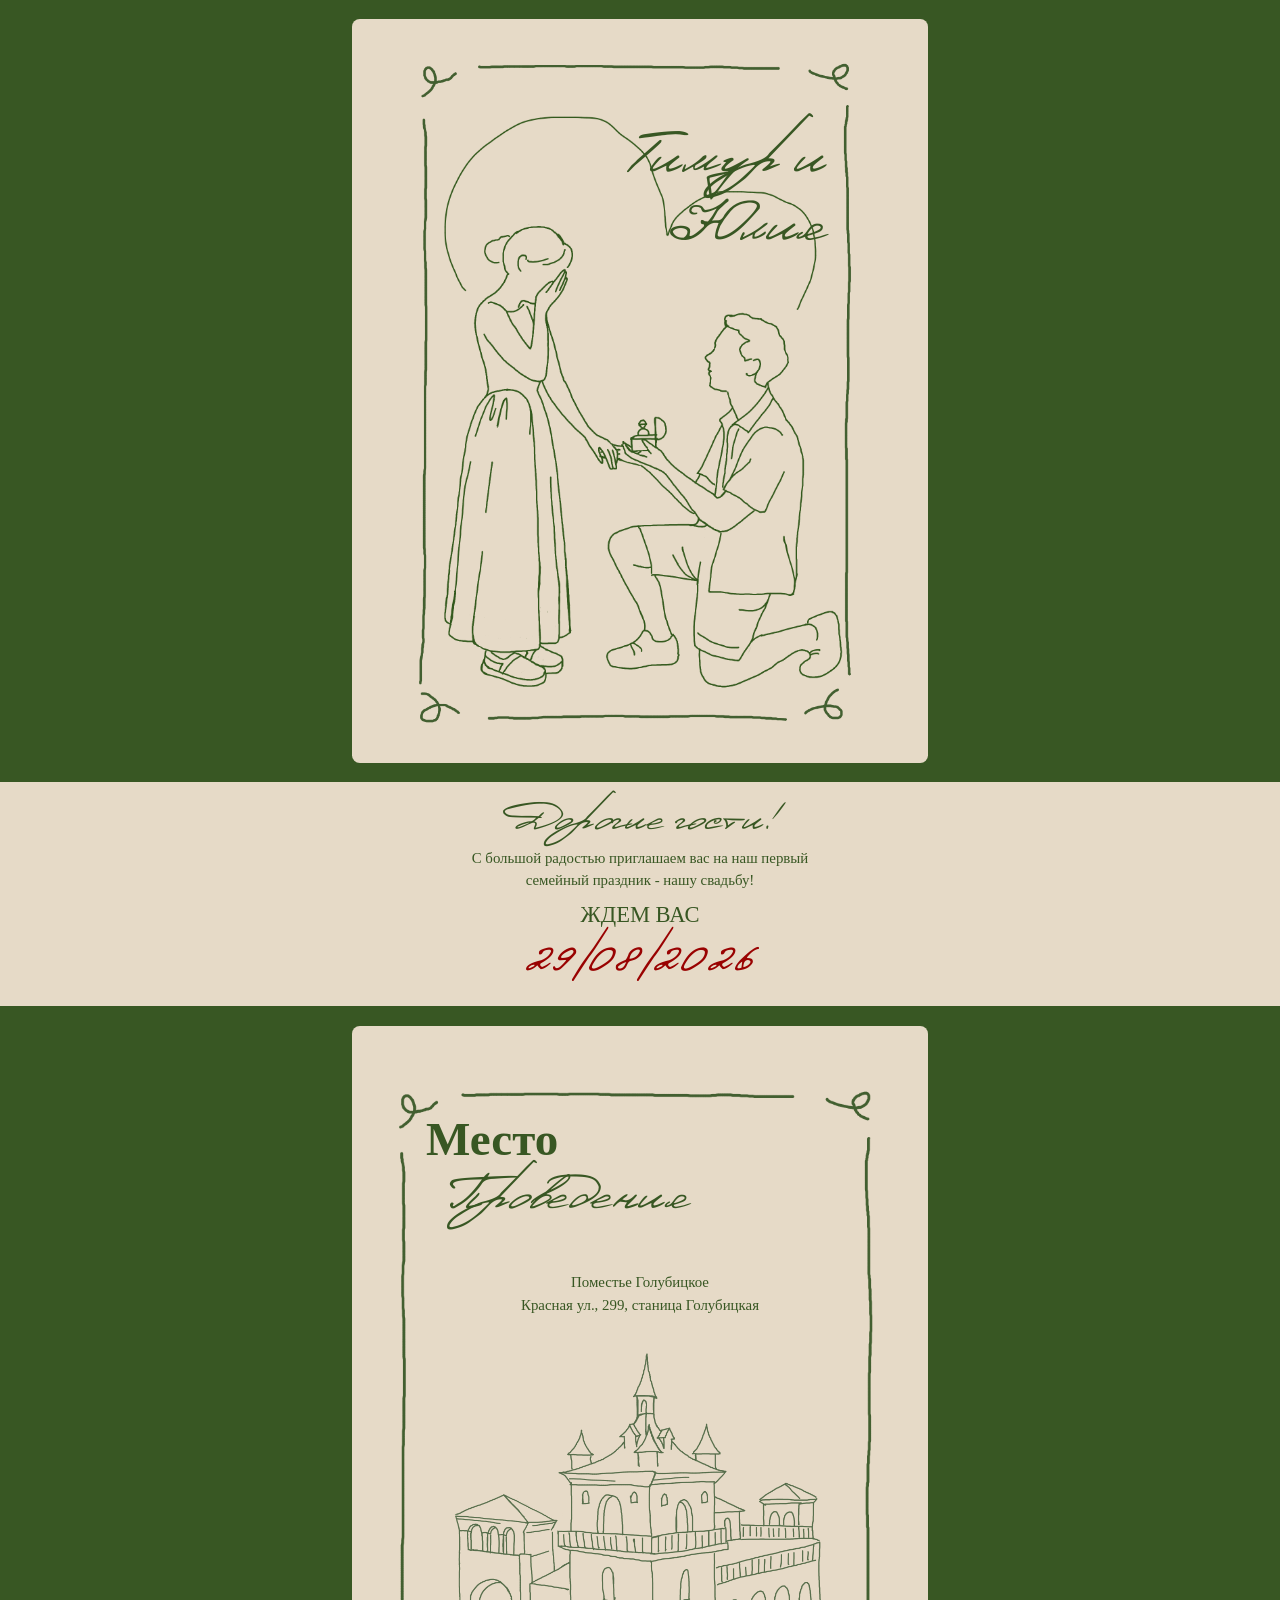
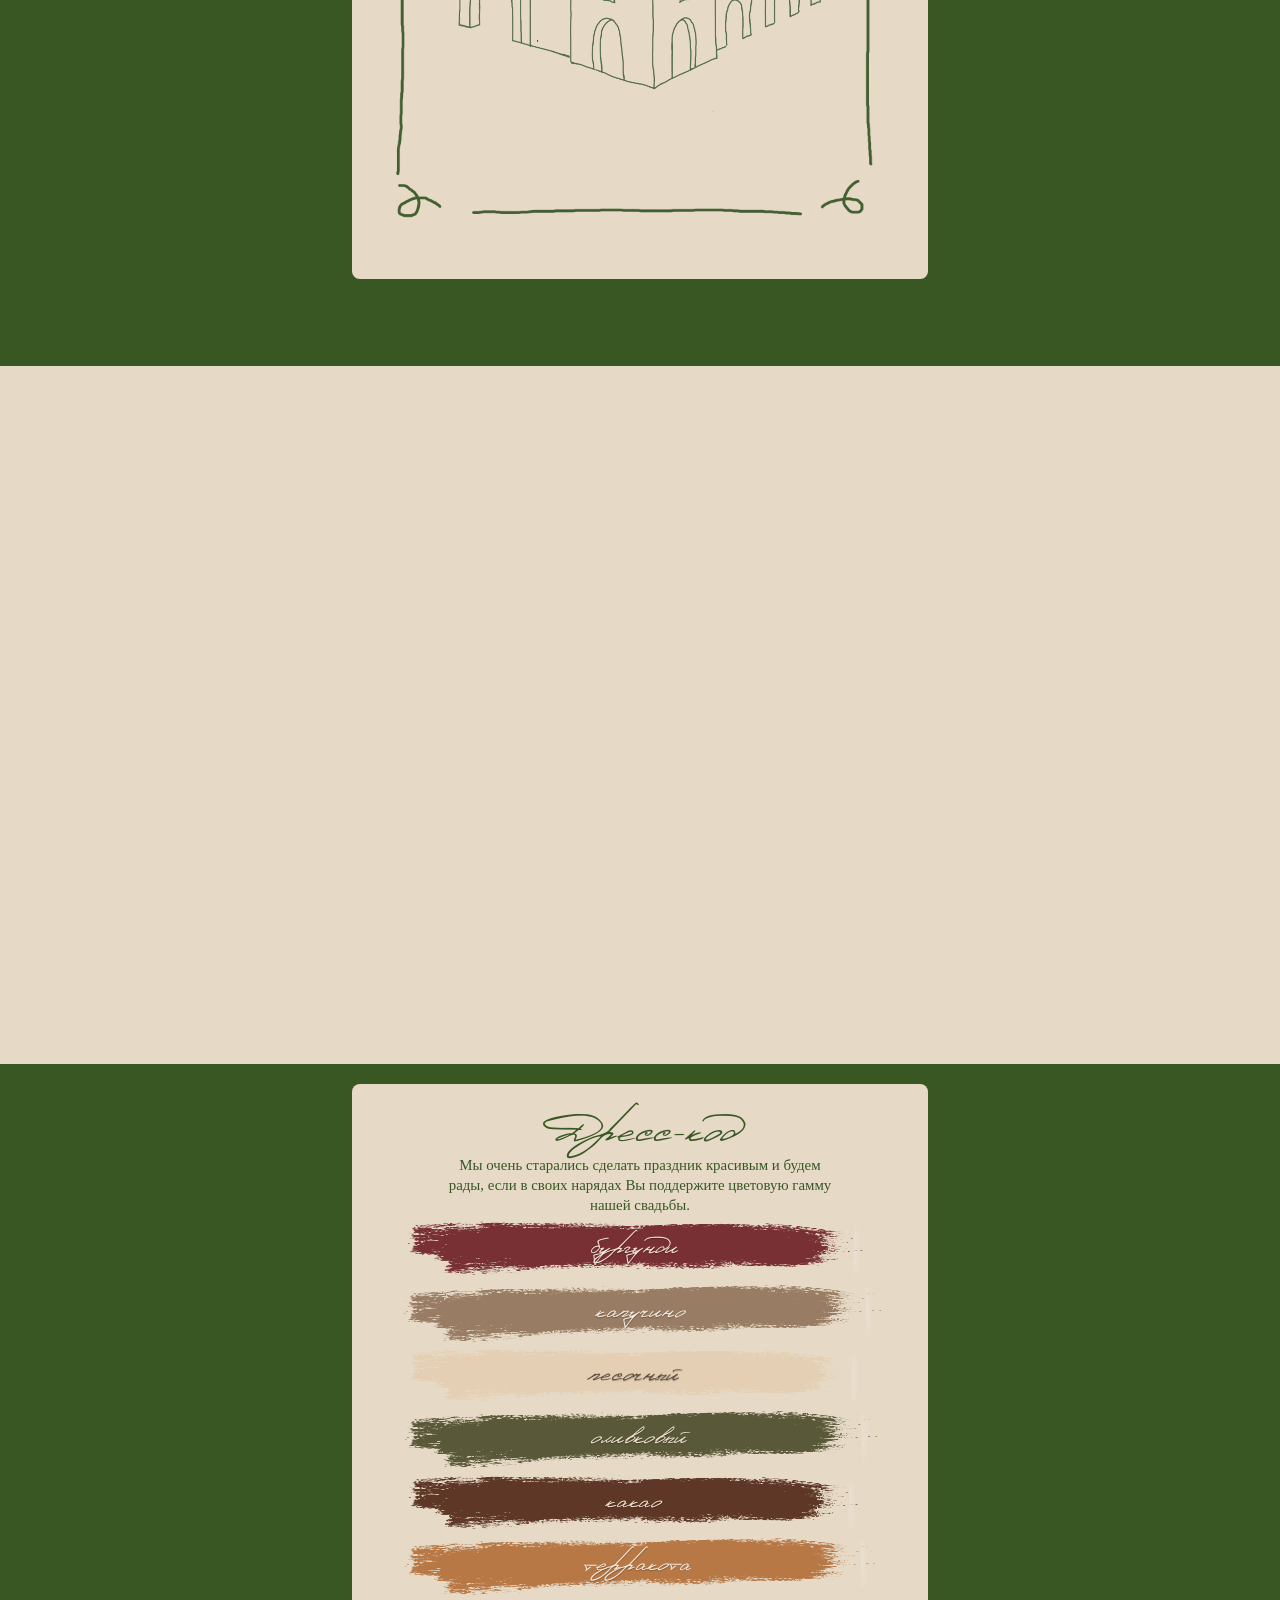
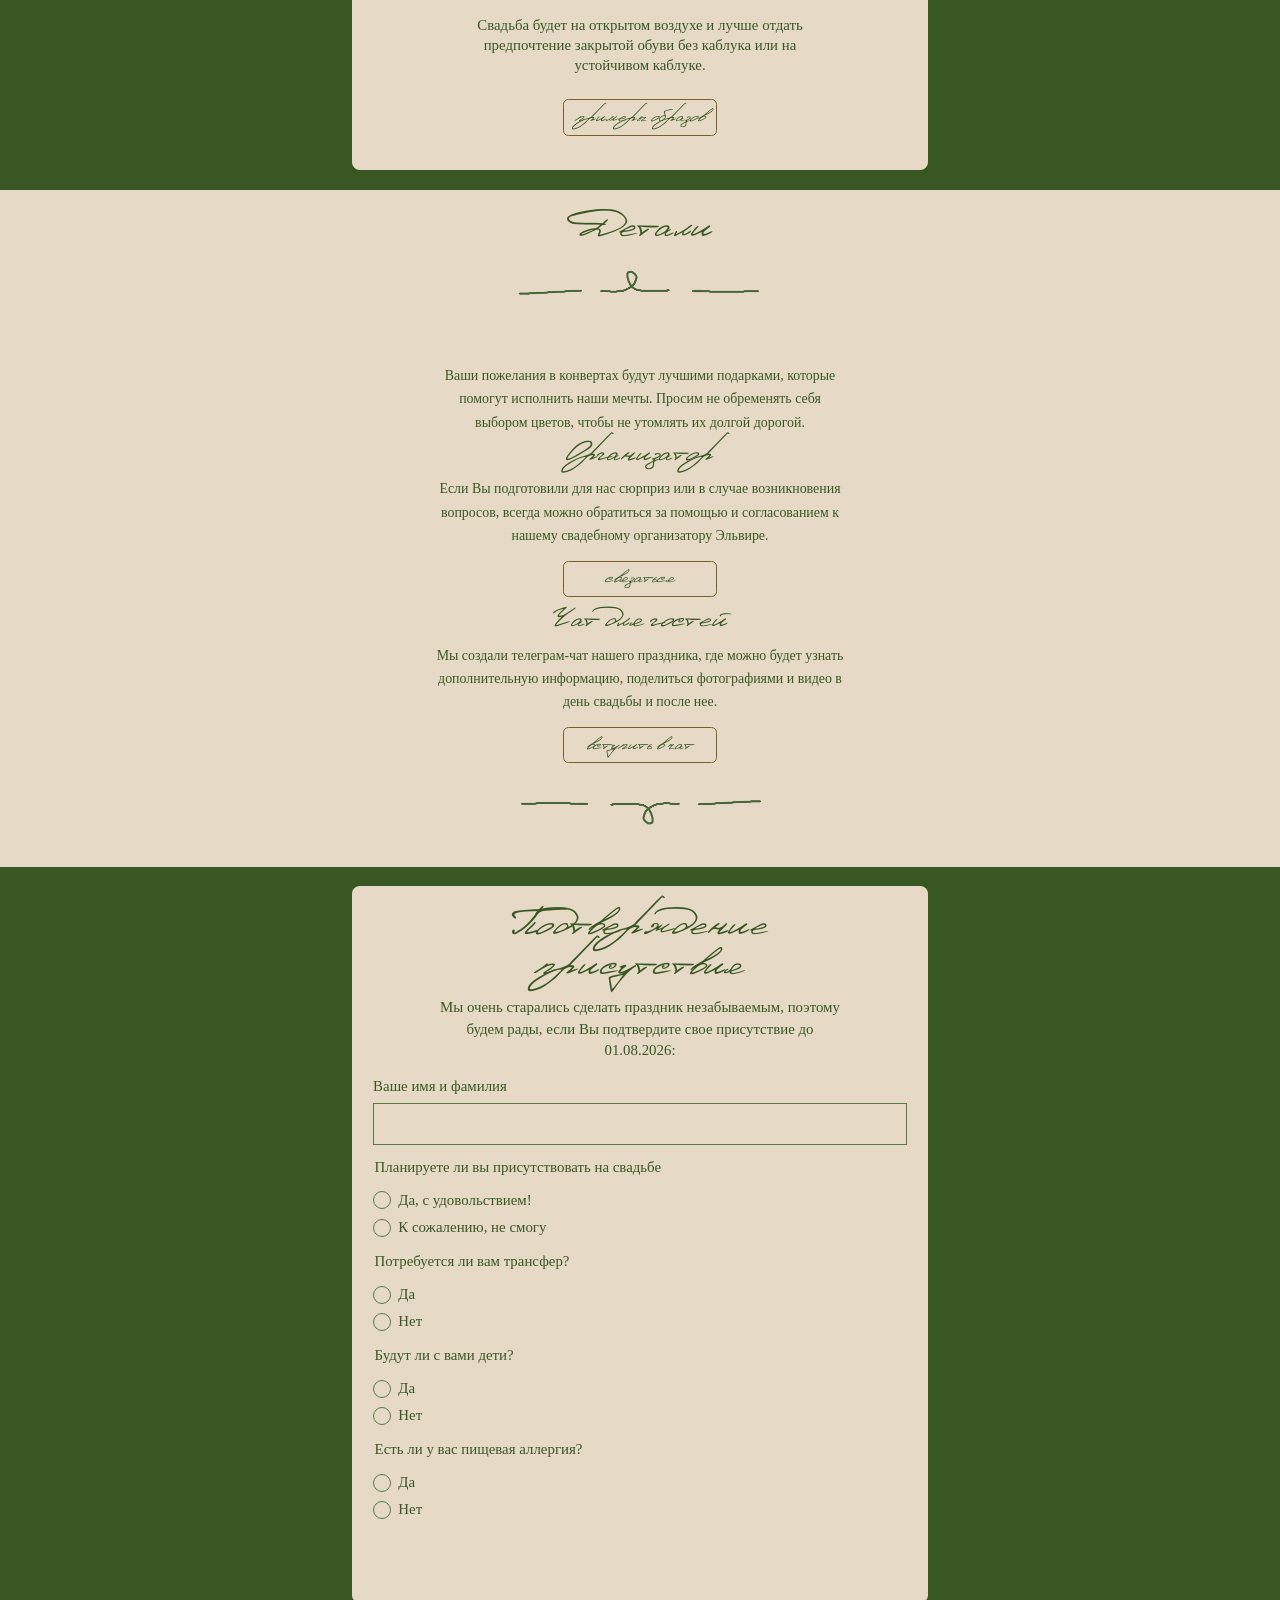
==== commit 28c59fac: "Fix reveal observer to include all reveal elements" ====
--- a/index.html
+++ b/index.html
@@ -4,8 +4,8 @@
     <meta charset="utf-8" />
     <meta name="viewport" content="width=device-width, initial-scale=1" />
     <title>Приглашение на свадьбу</title>
-    <link rel="preload" href="fonts/fonts/ofont.ru_Denistina.woff?v=1-6s" as="font" type="font/woff" crossorigin />
-    <link rel="stylesheet" href="css/styles.css?v=1-6s" />
+    <link rel="preload" href="fonts/fonts/ofont.ru_Denistina.woff?v=reveal-seq-2" as="font" type="font/woff" crossorigin />
+    <link rel="stylesheet" href="css/styles.css?v=reveal-seq-2" />
   </head>
   <body>
     <main>
@@ -113,8 +113,8 @@
             <h3 class="script-subtitle details-item__title">Подарки</h3>
             <p class="details-item__text">
               Ваши пожелания в конвертах будут лучшими подарками, которые помогут
-              исполнить наши мечты. Мы также просим воздержаться от покупки цветов,
-              так как у нас не получится насладиться их красотой.
+              исполнить наши мечты. Просим не обременять себя выбором цветов,
+              чтобы не утомлять их долгой дорогой.
             </p>
           </article>
 
@@ -222,6 +222,6 @@
       </section>
     </main>
 
-    <script src="js/script.js?v=1-6s"></script>
+    <script src="js/script.js?v=reveal-seq-2"></script>
   </body>
 </html>
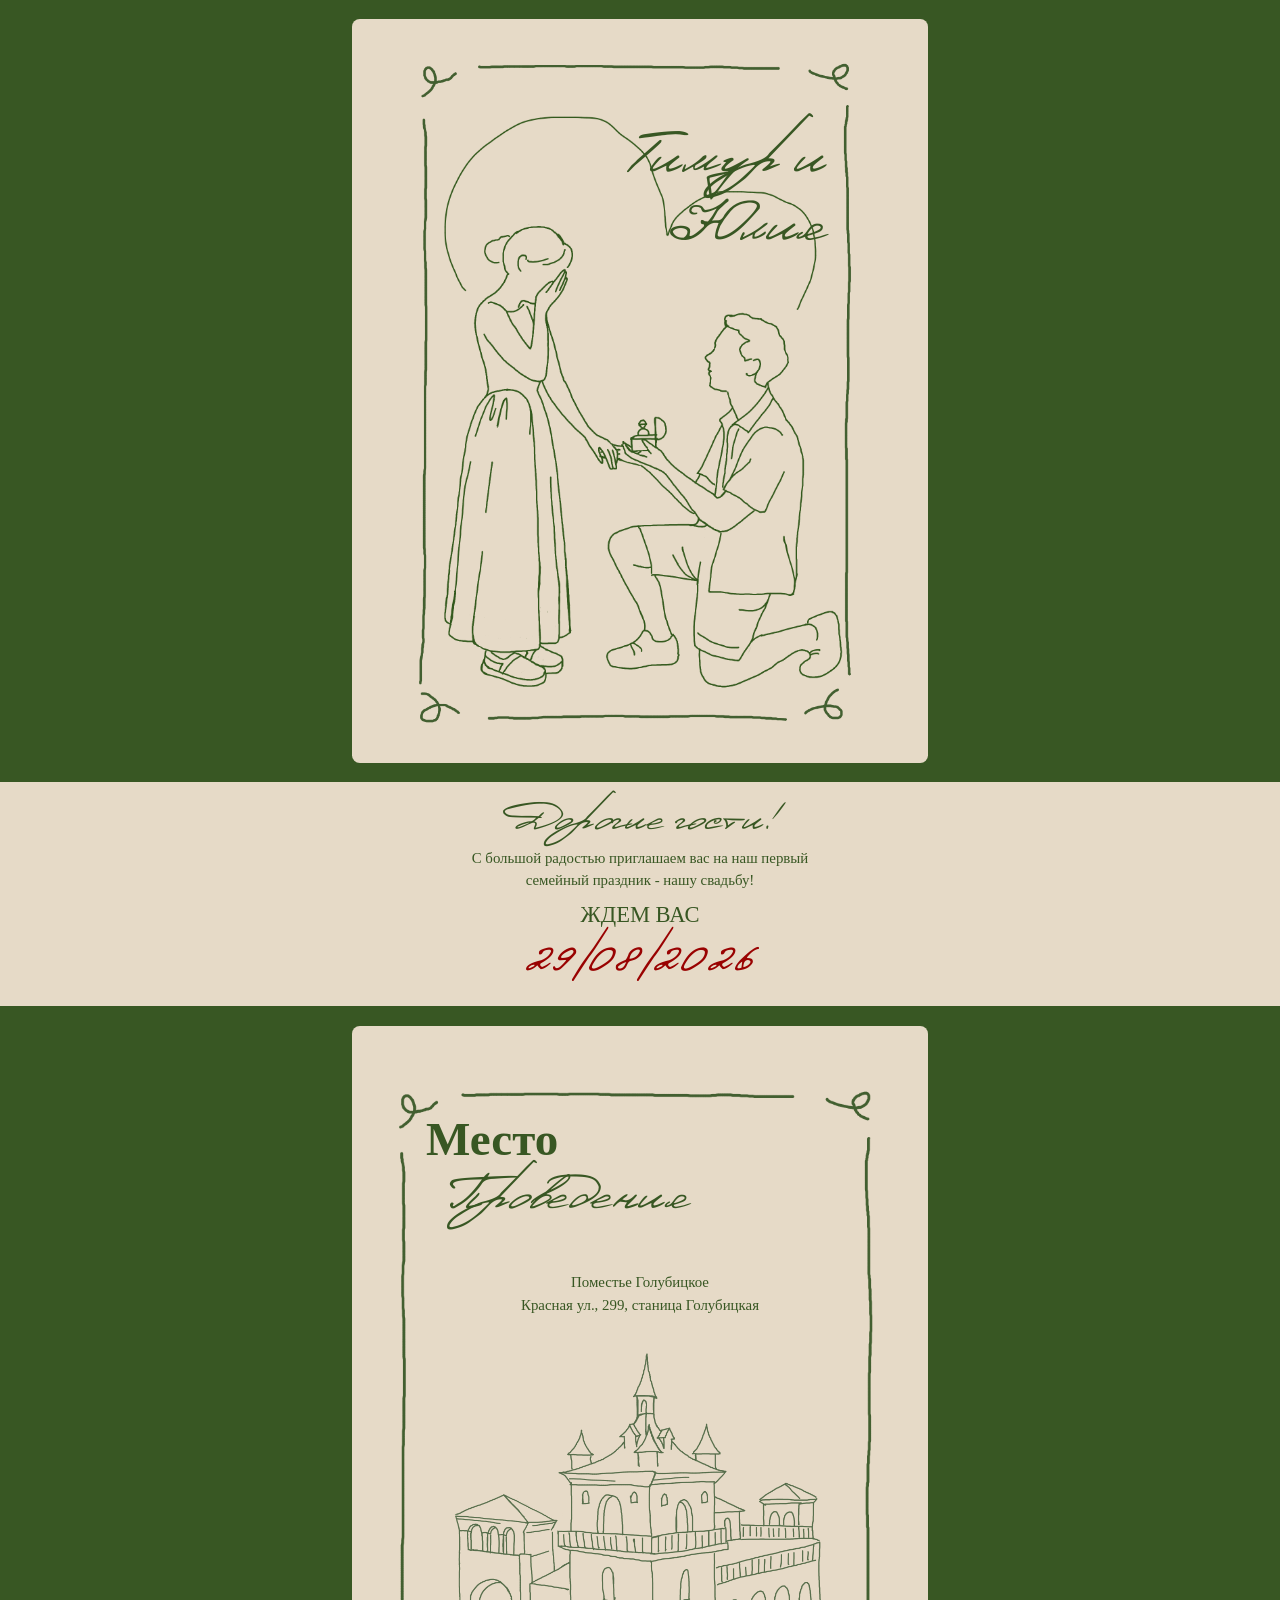
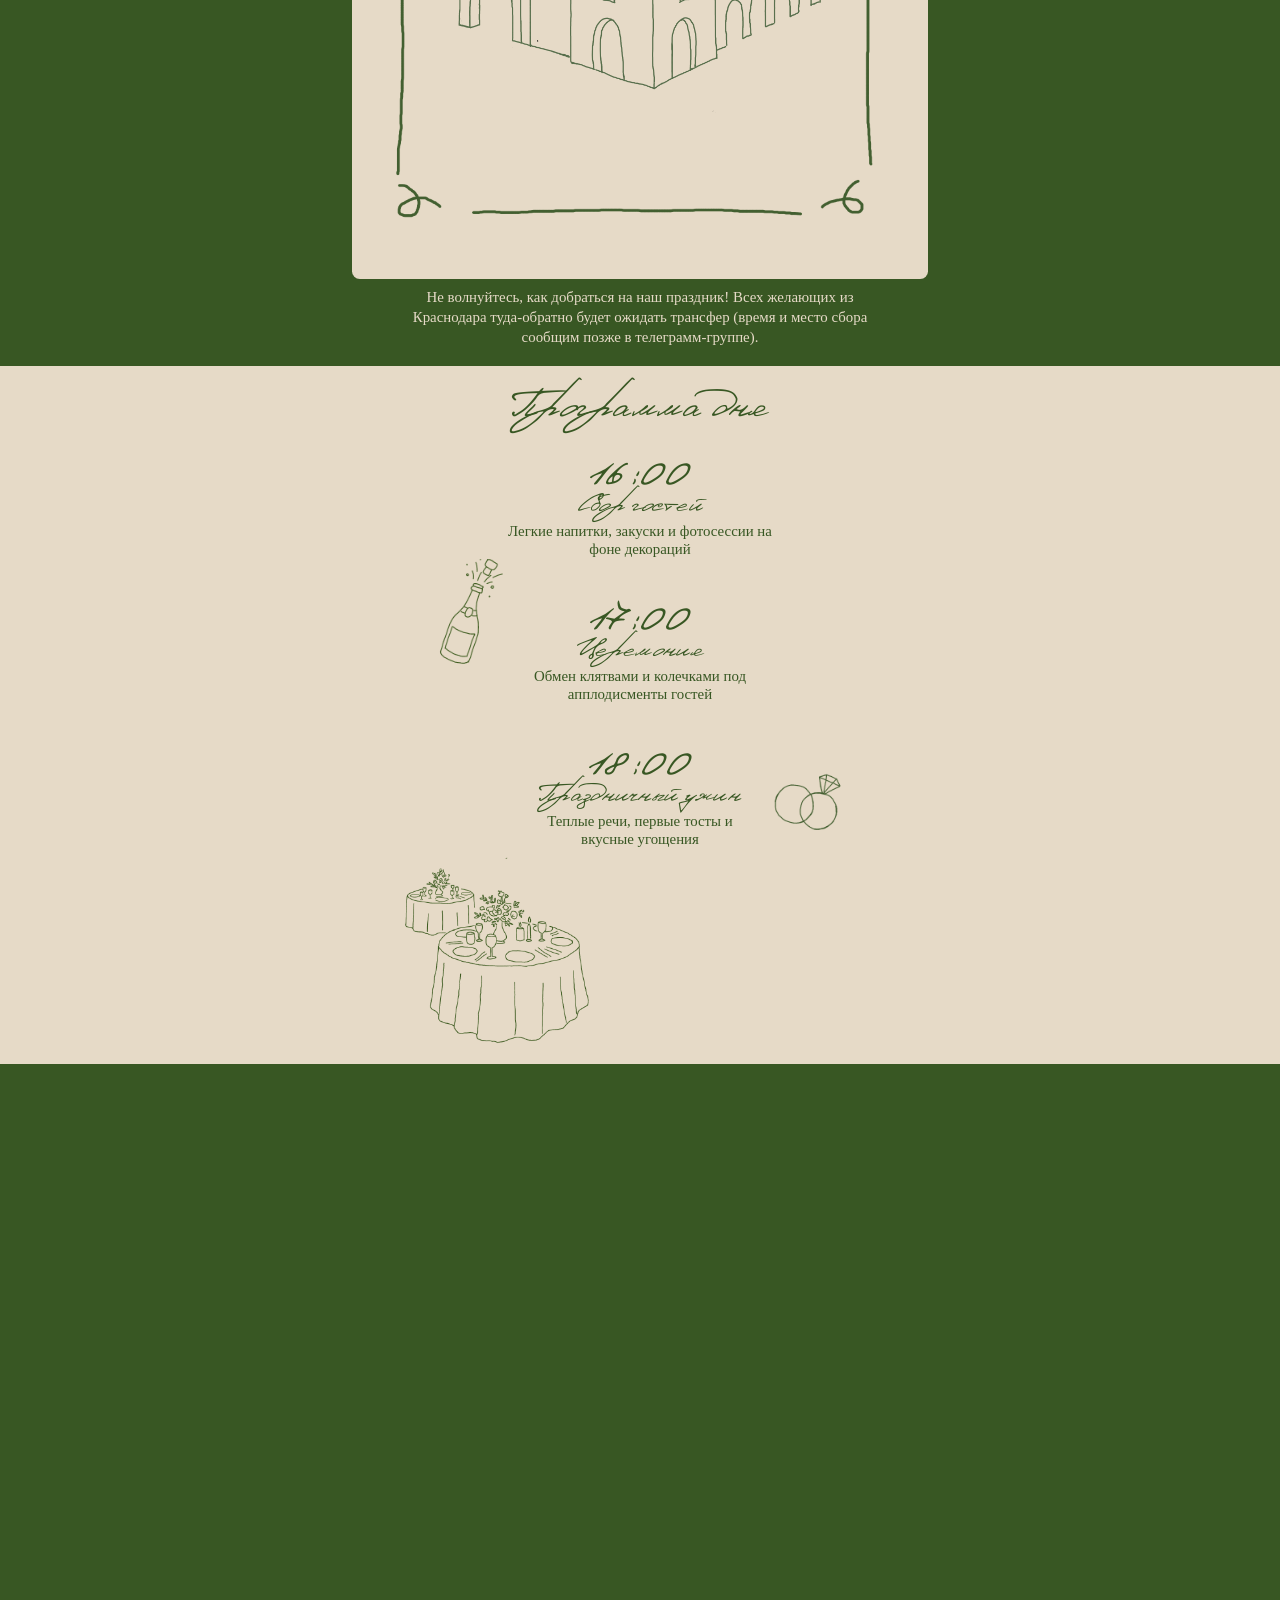
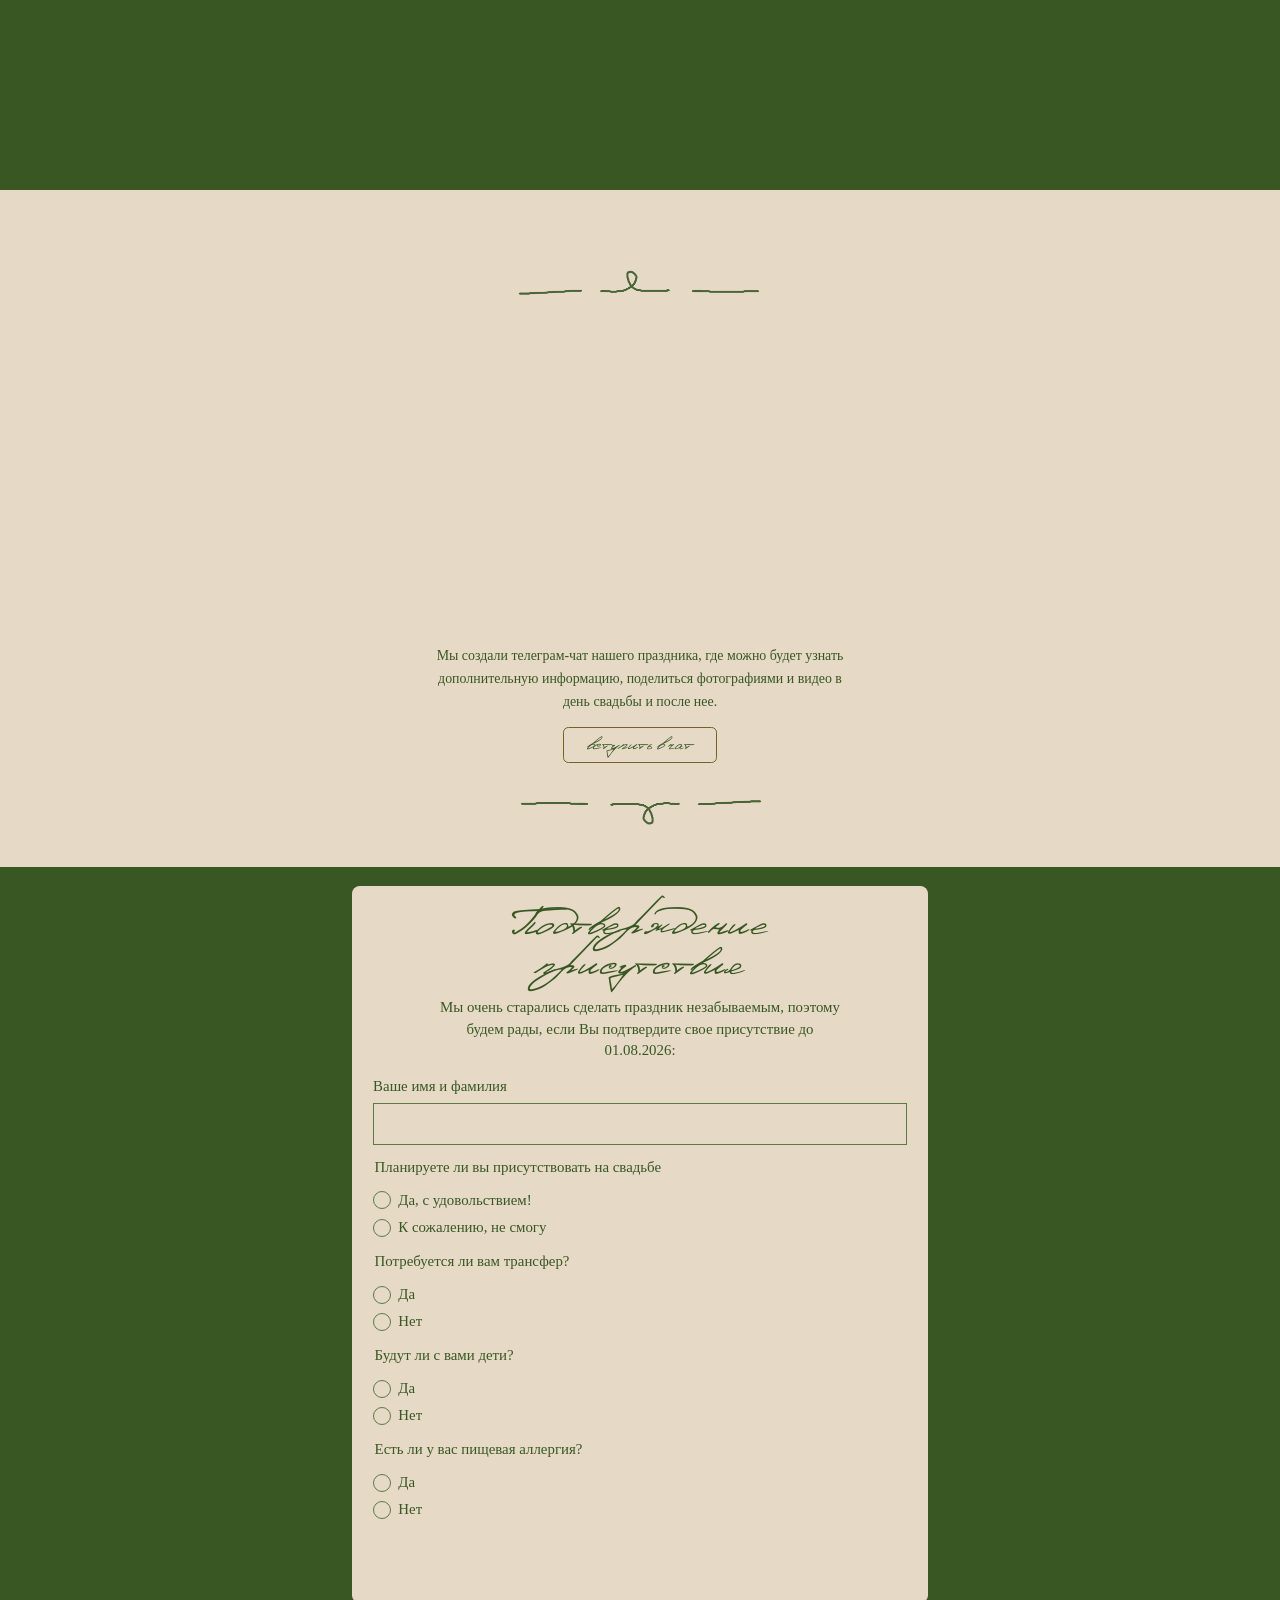
==== commit e3bdcc8c: "Increase sequential reveal timing for dress-code palette" ====
--- a/index.html
+++ b/index.html
@@ -4,8 +4,8 @@
     <meta charset="utf-8" />
     <meta name="viewport" content="width=device-width, initial-scale=1" />
     <title>Приглашение на свадьбу</title>
-    <link rel="preload" href="fonts/fonts/ofont.ru_Denistina.woff?v=reveal-seq-2" as="font" type="font/woff" crossorigin />
-    <link rel="stylesheet" href="css/styles.css?v=reveal-seq-2" />
+    <link rel="preload" href="fonts/fonts/ofont.ru_Denistina.woff?v=reveal-seq-4" as="font" type="font/woff" crossorigin />
+    <link rel="stylesheet" href="css/styles.css?v=reveal-seq-4" />
   </head>
   <body>
     <main>
@@ -222,6 +222,6 @@
       </section>
     </main>
 
-    <script src="js/script.js?v=reveal-seq-2"></script>
+    <script src="js/script.js?v=reveal-seq-4"></script>
   </body>
 </html>
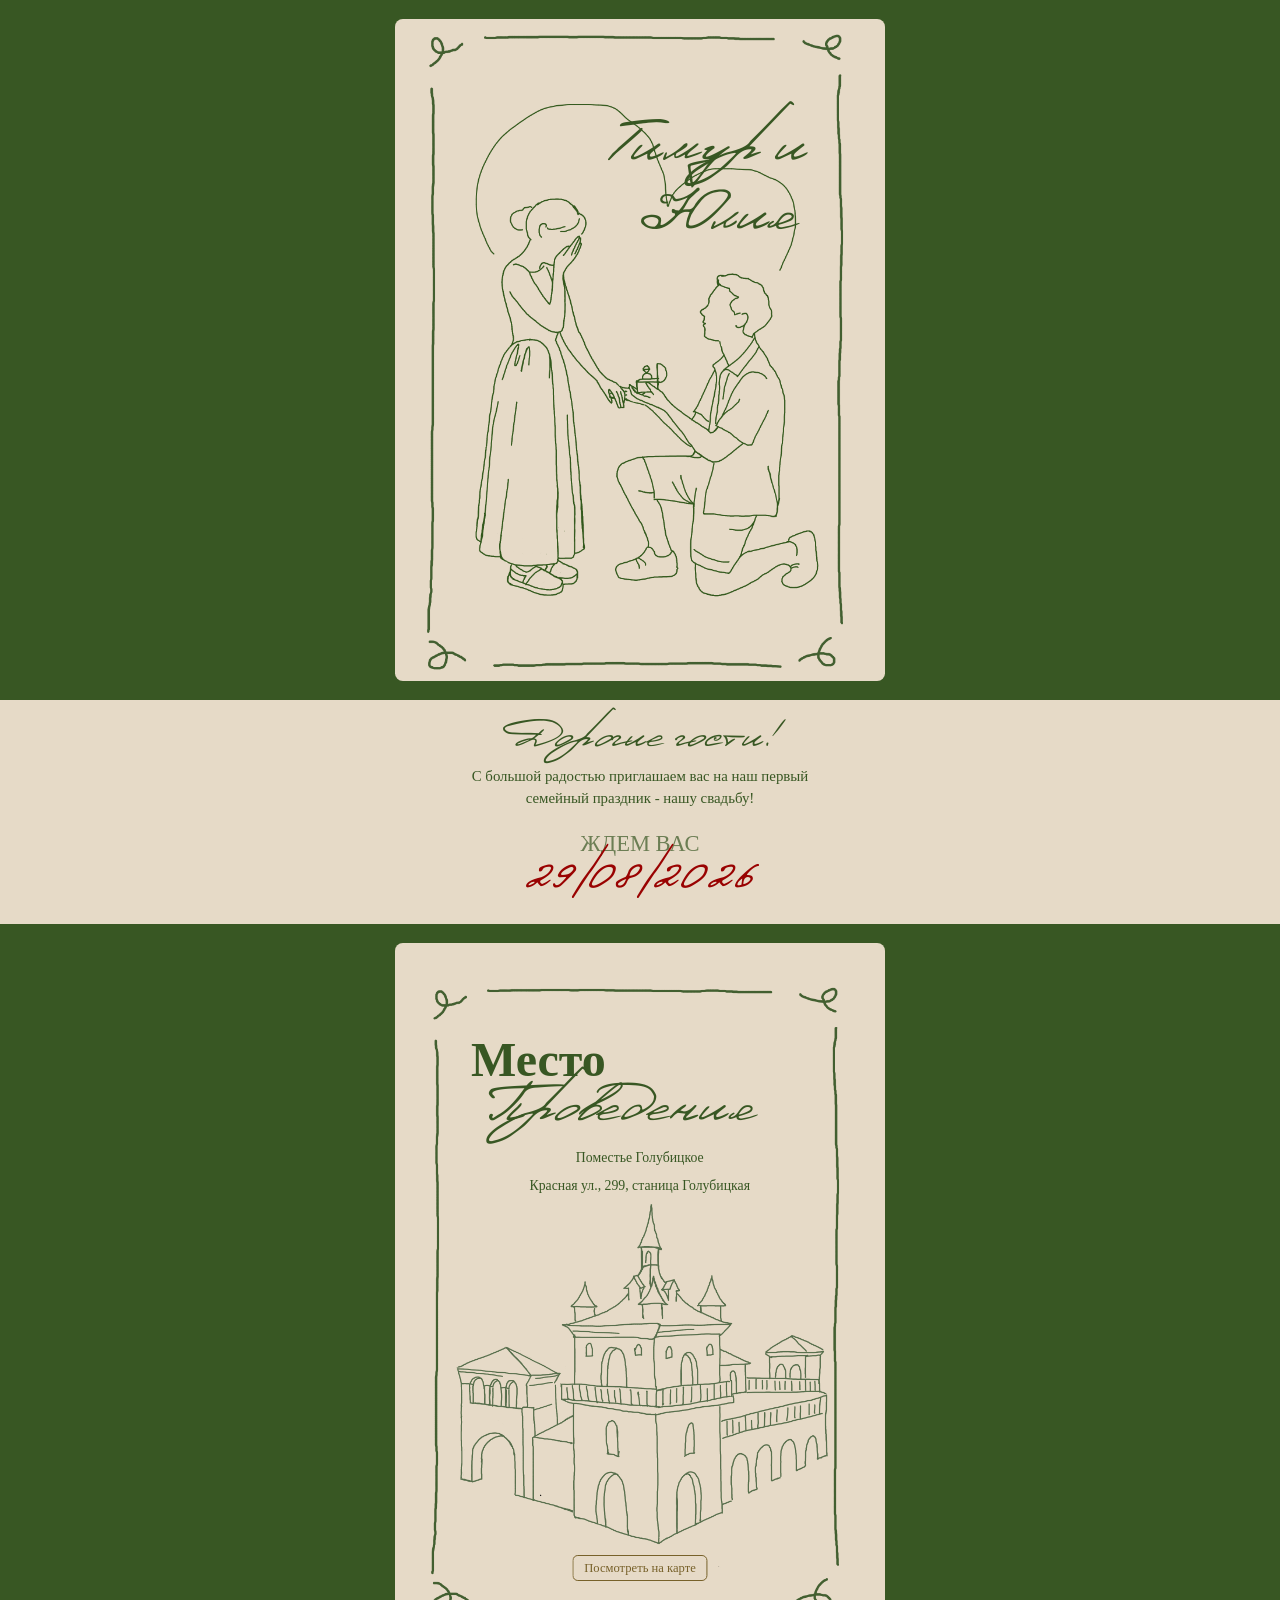
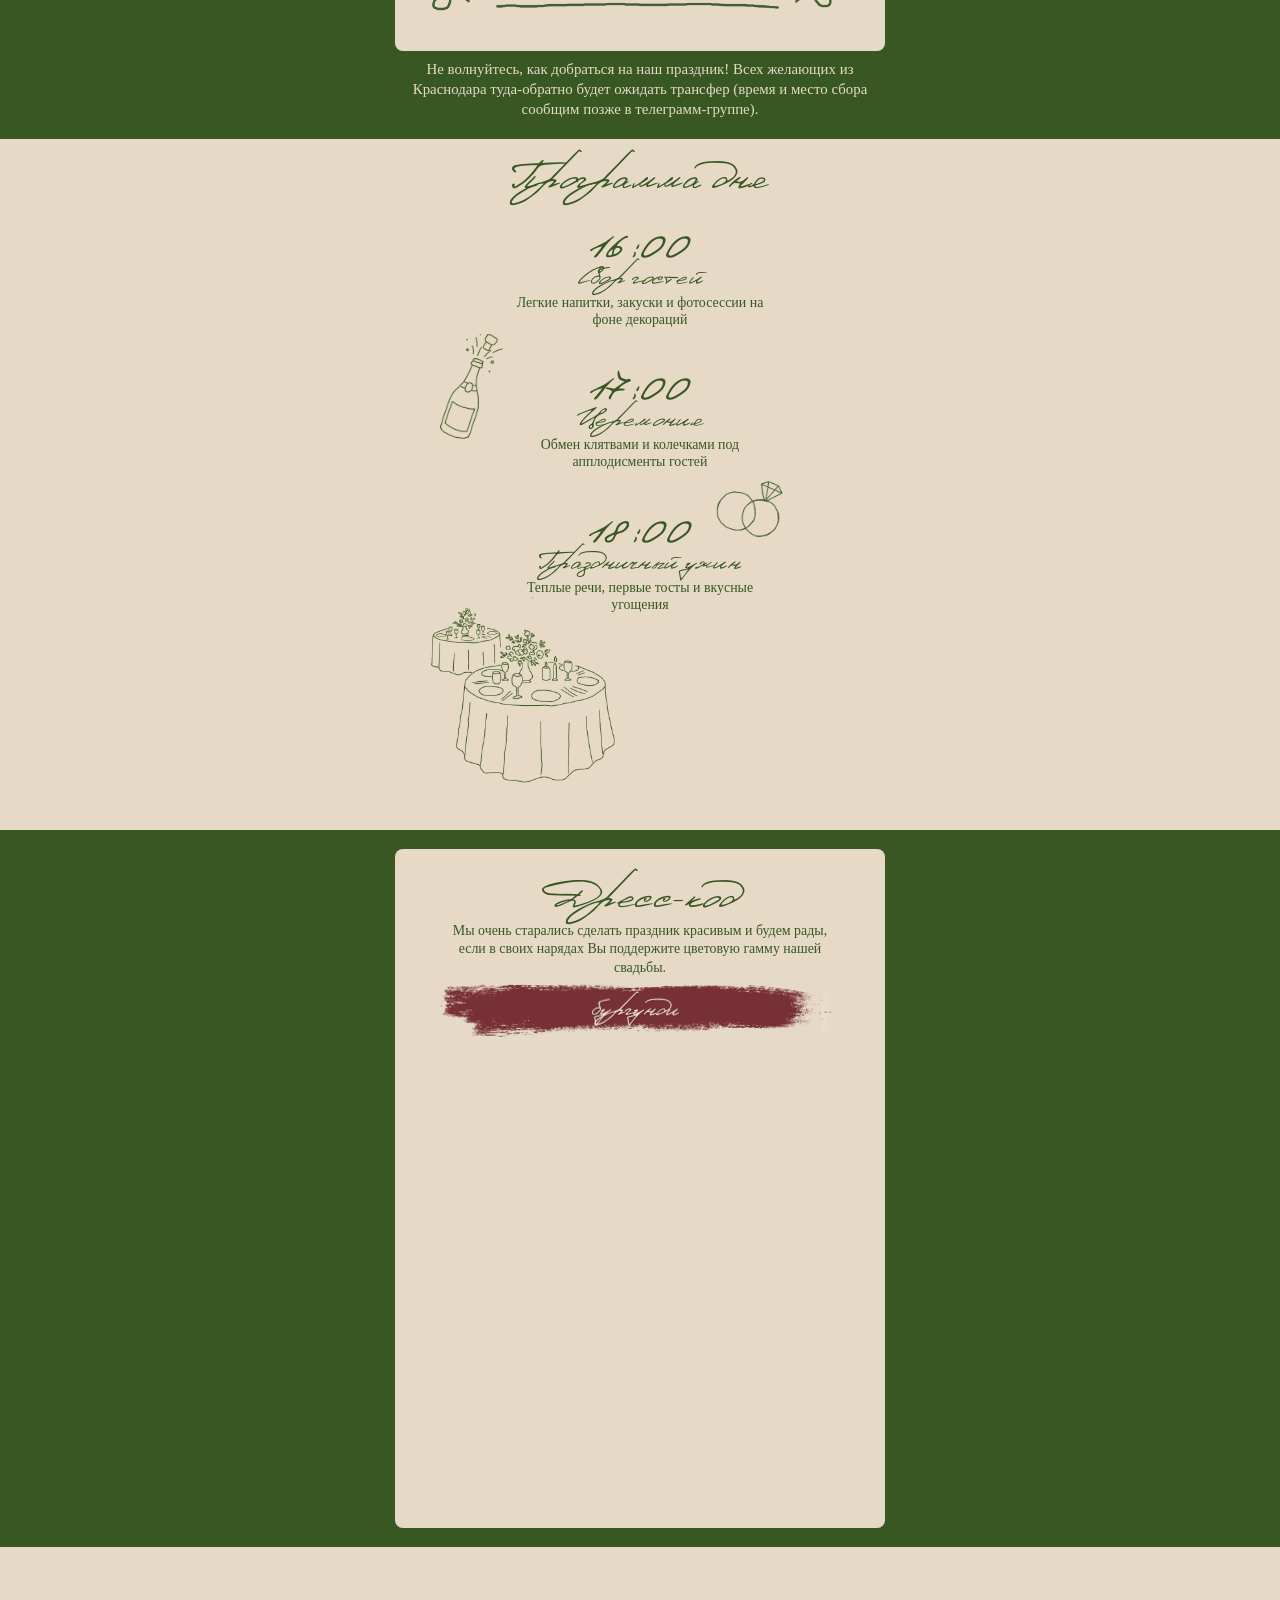
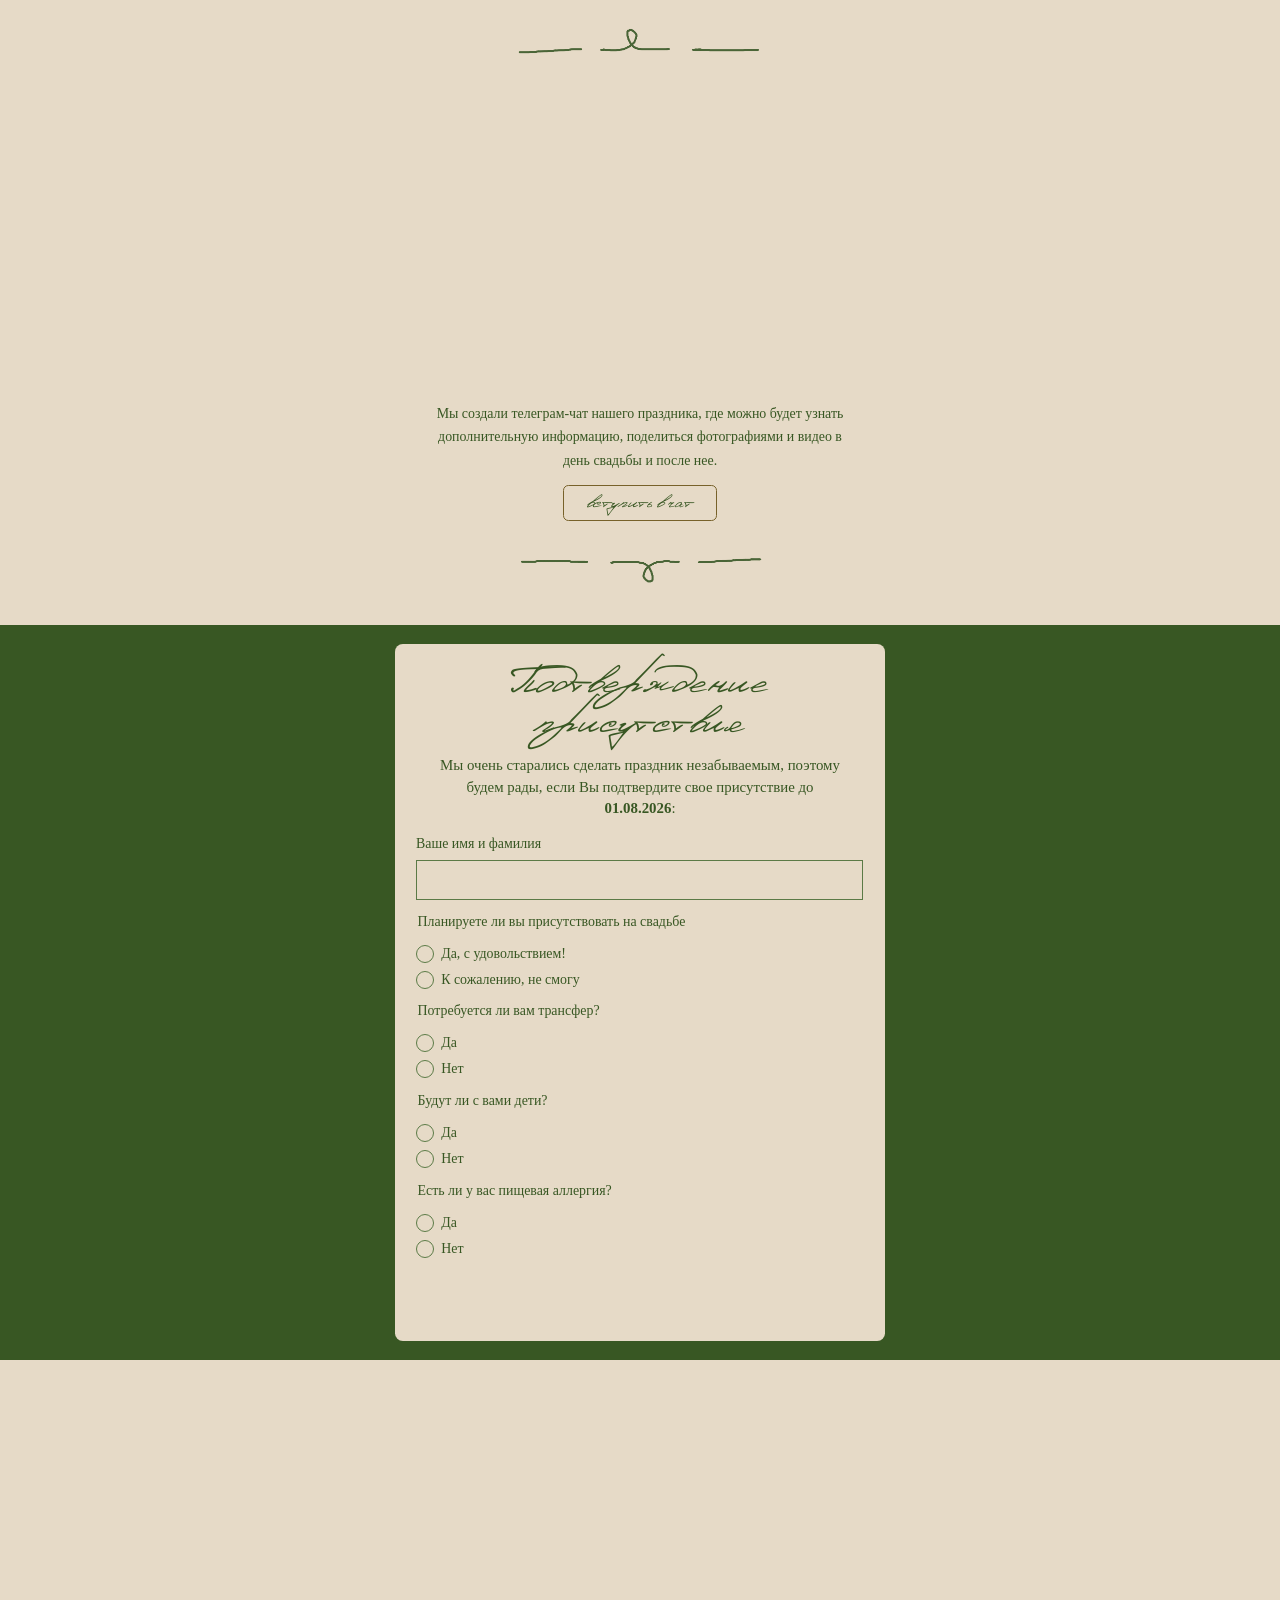
==== commit b221e612: "Bold RSVP deadline date in main version" ====
--- a/index.html
+++ b/index.html
@@ -147,7 +147,7 @@
             <h2 class="script-title rsvp-card__title">Подтверждение<br />присутствия</h2>
             <p class="rsvp-card__subtitle">
               Мы очень старались сделать праздник незабываемым, поэтому будем рады,
-              если Вы подтвердите свое присутствие до 01.08.2026:
+              если Вы подтвердите свое присутствие до <strong>01.08.2026</strong>:
             </p>
 
             <form id="rsvpForm" class="rsvp-form" novalidate>
--- a/css/styles.css
+++ b/css/styles.css
@@ -154,6 +154,8 @@
   opacity: 0;
   transform: translateY(16px);
   transition: opacity 1.6s ease, transform 1.6s ease;
+  transition-delay: var(--reveal-delay, 0s);
+  will-change: opacity, transform;
 }
 
 .reveal.is-visible {
@@ -763,7 +765,7 @@
     inset: 0;
     width: 100%;
     height: 100%;
-    transform: scale(1.06);
+    transform: scale(1.045);
   }
 
   .hero-card__art {
@@ -1072,8 +1074,8 @@
 
   .program-item__icon--table {
     width: 22.5rem;
-    left: -8rem;
-    top: 11%;
+    left: -5.8rem;
+    top: -6%;
     transform: none;
   }
 
@@ -1083,8 +1085,16 @@
   }
 
   .program-item:nth-child(2) .program-item__icon--right {
-    right: -14rem;
-    top: -40%;
+    right: -9.2rem;
+    top: -92%;
+  }
+
+  .program-item:nth-child(3) .program-item__name {
+    white-space: nowrap;
+  }
+
+  .program-item__desc {
+    font-size: clamp(0.92rem, 1.45vw, 1.22rem);
   }
 
   .rsvp-form .field__label,
@@ -1094,7 +1104,7 @@
   .rsvp-form .child-card label,
   .rsvp-form .child-card input,
   .rsvp-form .success {
-    font-size: var(--body-copy-size) !important;
+    font-size: clamp(0.92rem, 1.45vw, 1.22rem) !important;
   }
 }
 
@@ -1210,8 +1220,99 @@
     zoom: 0.75;
   }
 
+  .hero-card {
+    aspect-ratio: 768 / 1038;
+  }
+
+  .hero-card {
+    width: min(100%, 40.8rem) !important;
+    margin: 0 auto;
+  }
+
+  .hero-card .frame-card__frame {
+    inset: 0;
+    width: 100%;
+    height: 100%;
+    transform: scale(1.06);
+  }
+
+  .venue-card .frame-card__frame {
+    inset: 0.26rem 0.38rem;
+    width: calc(100% - 0.76rem);
+    height: calc(100% - 0.52rem);
+    transform: none;
+  }
+
+  .venue-card {
+    width: min(100%, 40.8rem) !important;
+    aspect-ratio: 768 / 1110;
+    margin: 0 auto;
+  }
+
+  .hero-card__art {
+    top: -5.7%;
+    left: 0.2%;
+    width: 99.2%;
+  }
+
+  .hero-card__title {
+    left: 43.6%;
+    top: 14.3%;
+    width: 38.7%;
+    font-size: clamp(2.35rem, 7.4vw, 5.6rem);
+    white-space: nowrap;
+  }
+
+  .venue-card__title {
+    left: 15.6%;
+    top: 13.2%;
+    font-size: clamp(2.85rem, 5vw, 4.25rem);
+  }
+
+  .venue-card__subtitle {
+    left: 19.3%;
+    top: 19.5%;
+    font-size: clamp(3.75rem, 6.4vw, 5.7rem);
+  }
+
+  .venue-card__place,
+  .venue-card__address {
+    left: 9%;
+    width: 82%;
+    font-size: clamp(0.9rem, 1.95vw, 1.15rem);
+    line-height: 1.12;
+  }
+
+  .venue-card__place {
+    top: 29.3%;
+  }
+
+  .venue-card__address {
+    top: 33.2%;
+  }
+
+  .venue-card__art {
+    width: 92%;
+    left: -0.4%;
+    top: 17.6%;
+  }
+
+  .venue-card .btn {
+    top: 86.5%;
+    min-width: 7.6rem;
+    min-height: 2.15rem;
+    padding: 0.42rem 0.9rem;
+    font-size: clamp(0.88rem, 2.15vw, 1.05rem);
+    color: #77612a;
+  }
+
   .dress-card {
+    width: min(100%, 40.8rem) !important;
     padding: 2.5rem 0.95rem 2.9rem;
+  }
+
+  .dress-card__text {
+    font-size: clamp(0.92rem, 1.45vw, 1.22rem);
   }
 
   .dress-card__palette {
@@ -1243,4 +1344,8 @@
   .details__divider {
     width: min(100%, 22rem);
   }
-}
+
+  .rsvp-card {
+    width: min(100%, 40.8rem) !important;
+  }
+}
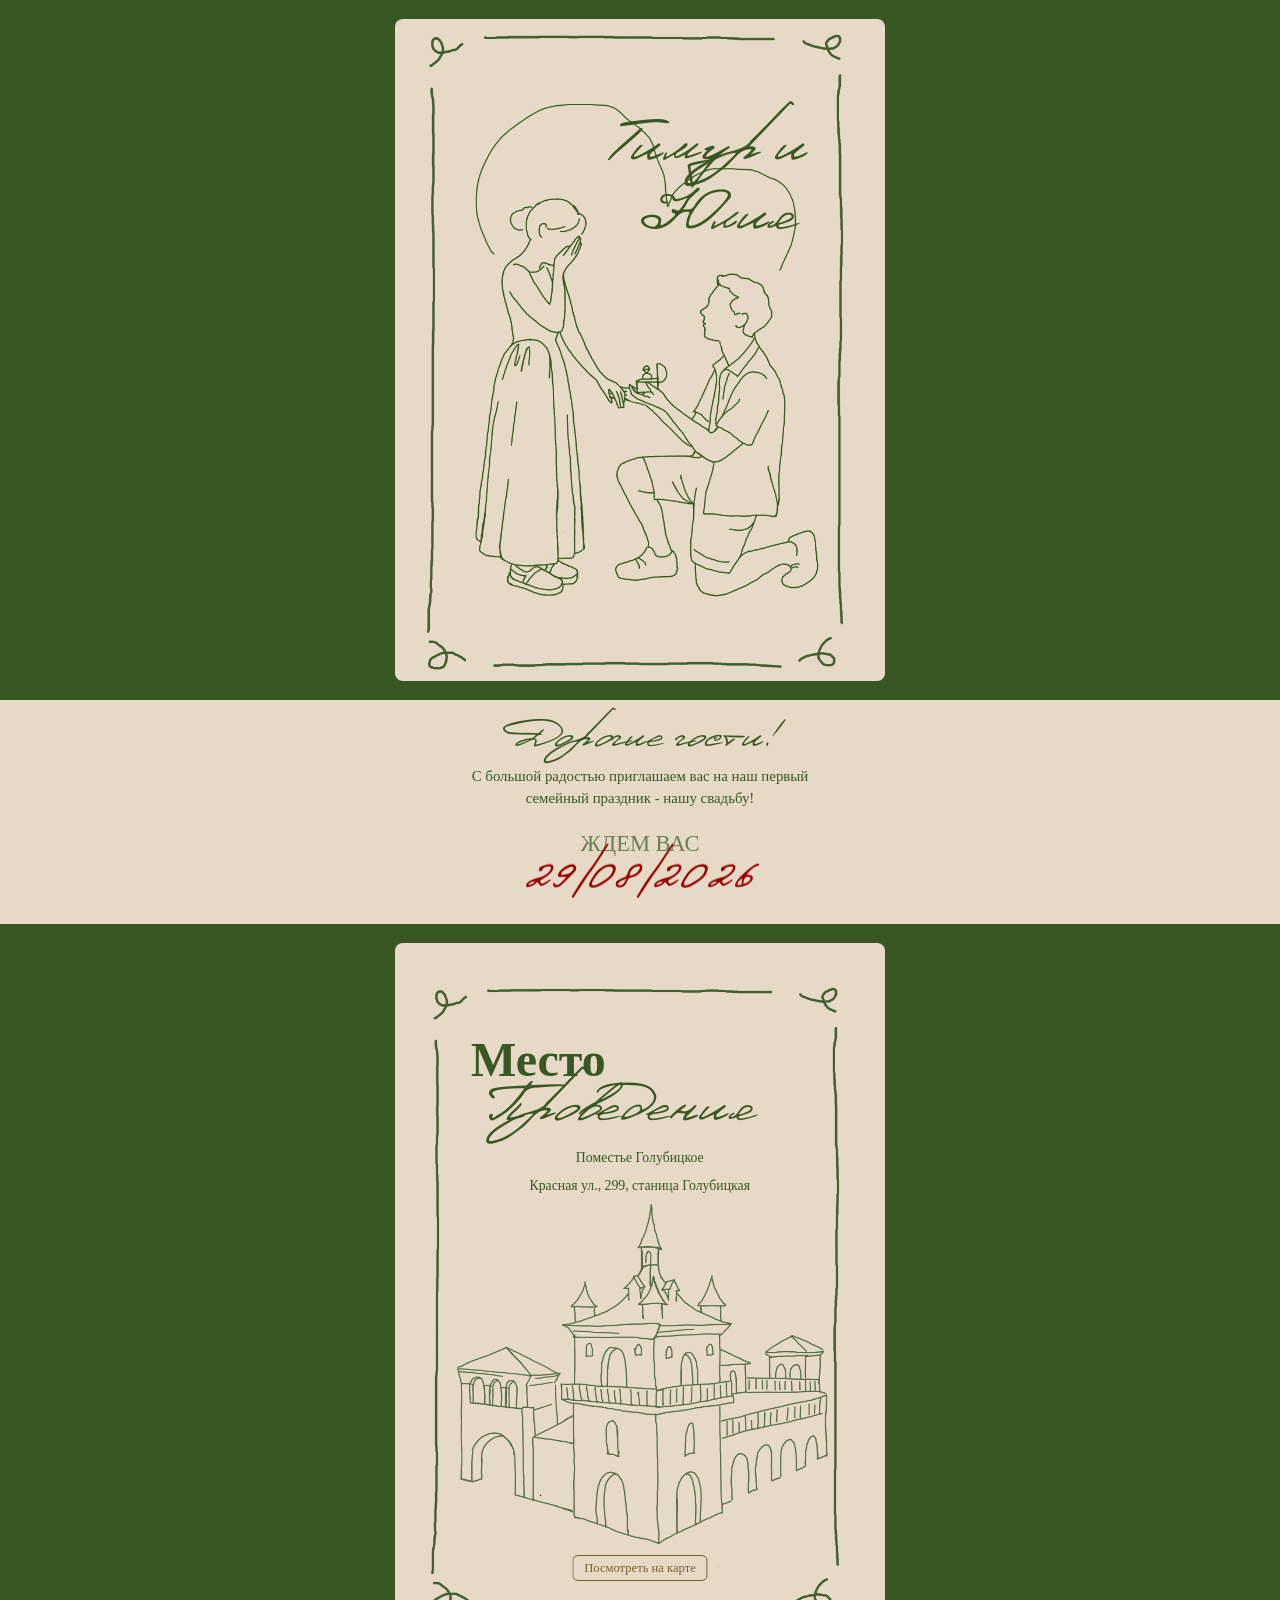
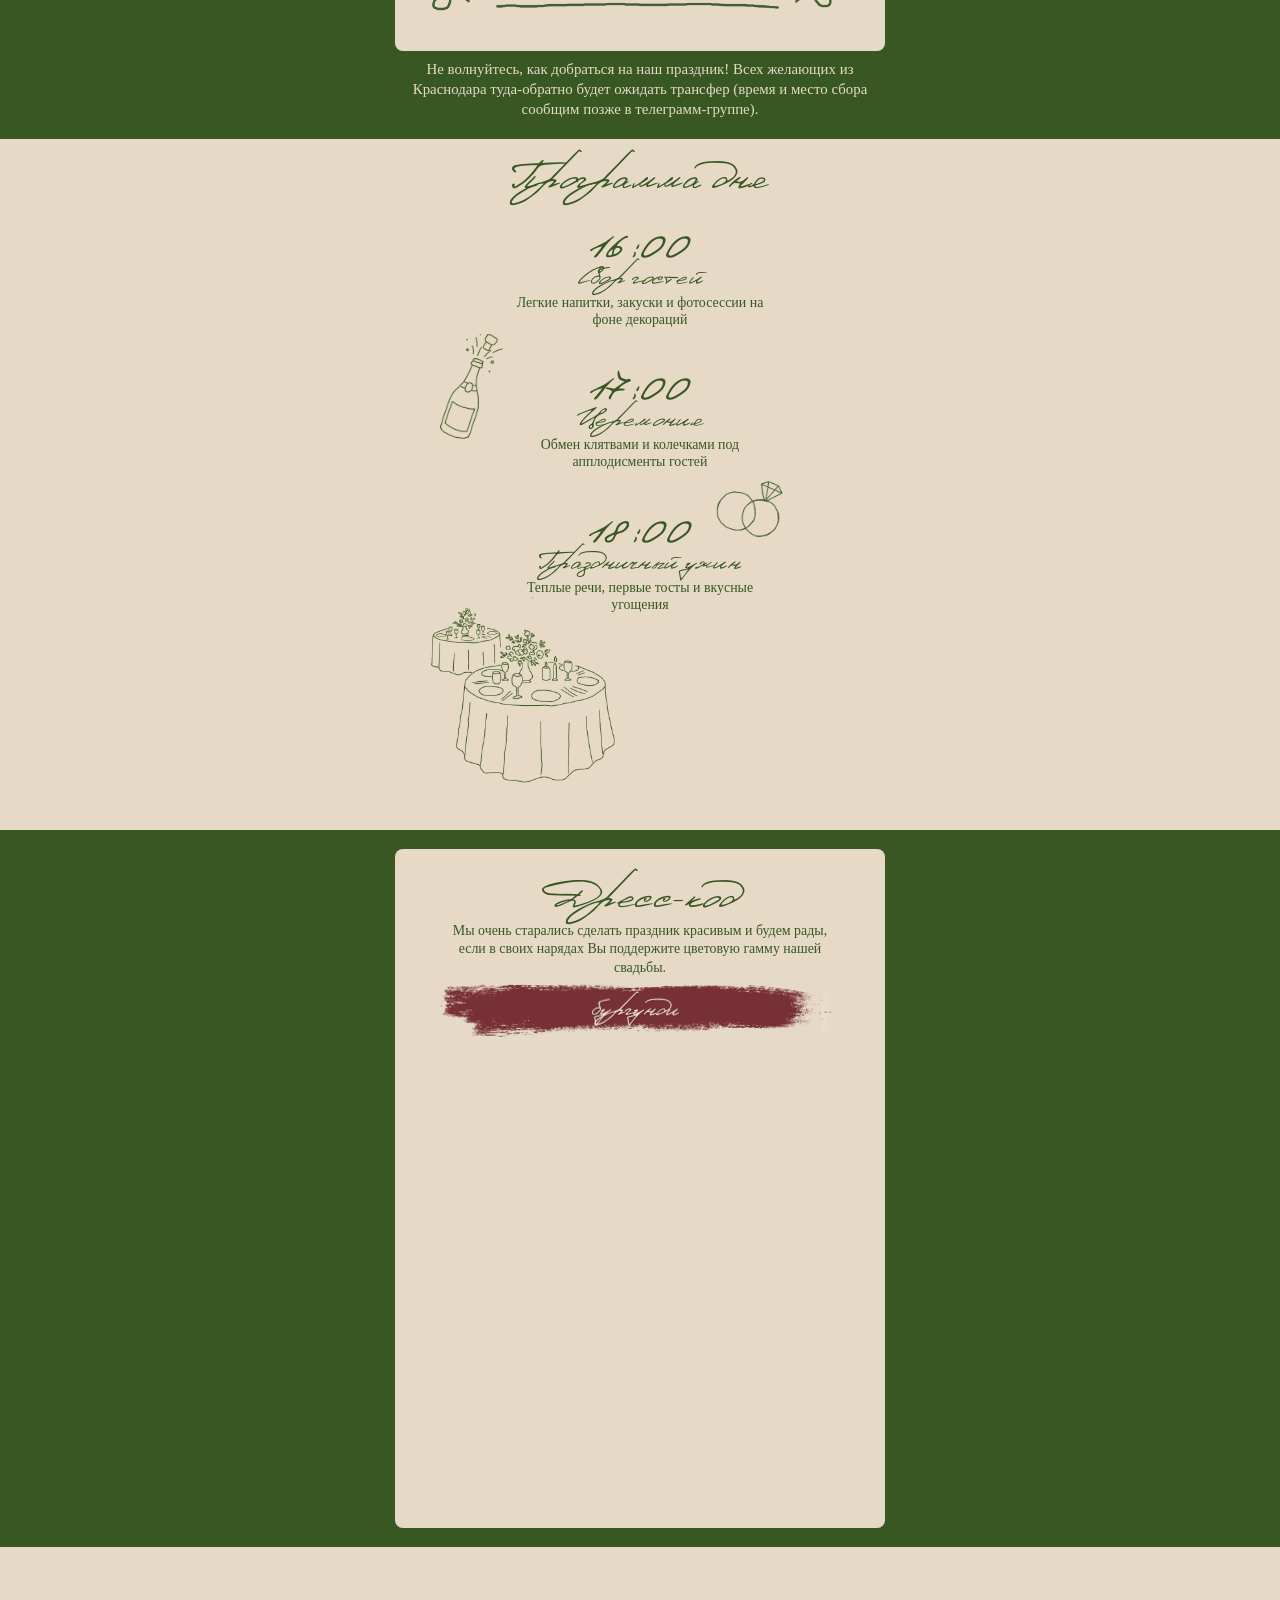
==== commit ee9f2a18: "Update favicon to larger transparent heart icon" ====
--- a/index.html
+++ b/index.html
@@ -4,6 +4,7 @@
     <meta charset="utf-8" />
     <meta name="viewport" content="width=device-width, initial-scale=1" />
     <title>Приглашение на свадьбу</title>
+    <link rel="icon" type="image/svg+xml" href="images/favicon.svg?v=heart-1" />
     <link rel="preload" href="fonts/fonts/ofont.ru_Denistina.woff?v=reveal-seq-4" as="font" type="font/woff" crossorigin />
     <link rel="stylesheet" href="css/styles.css?v=reveal-seq-4" />
   </head>
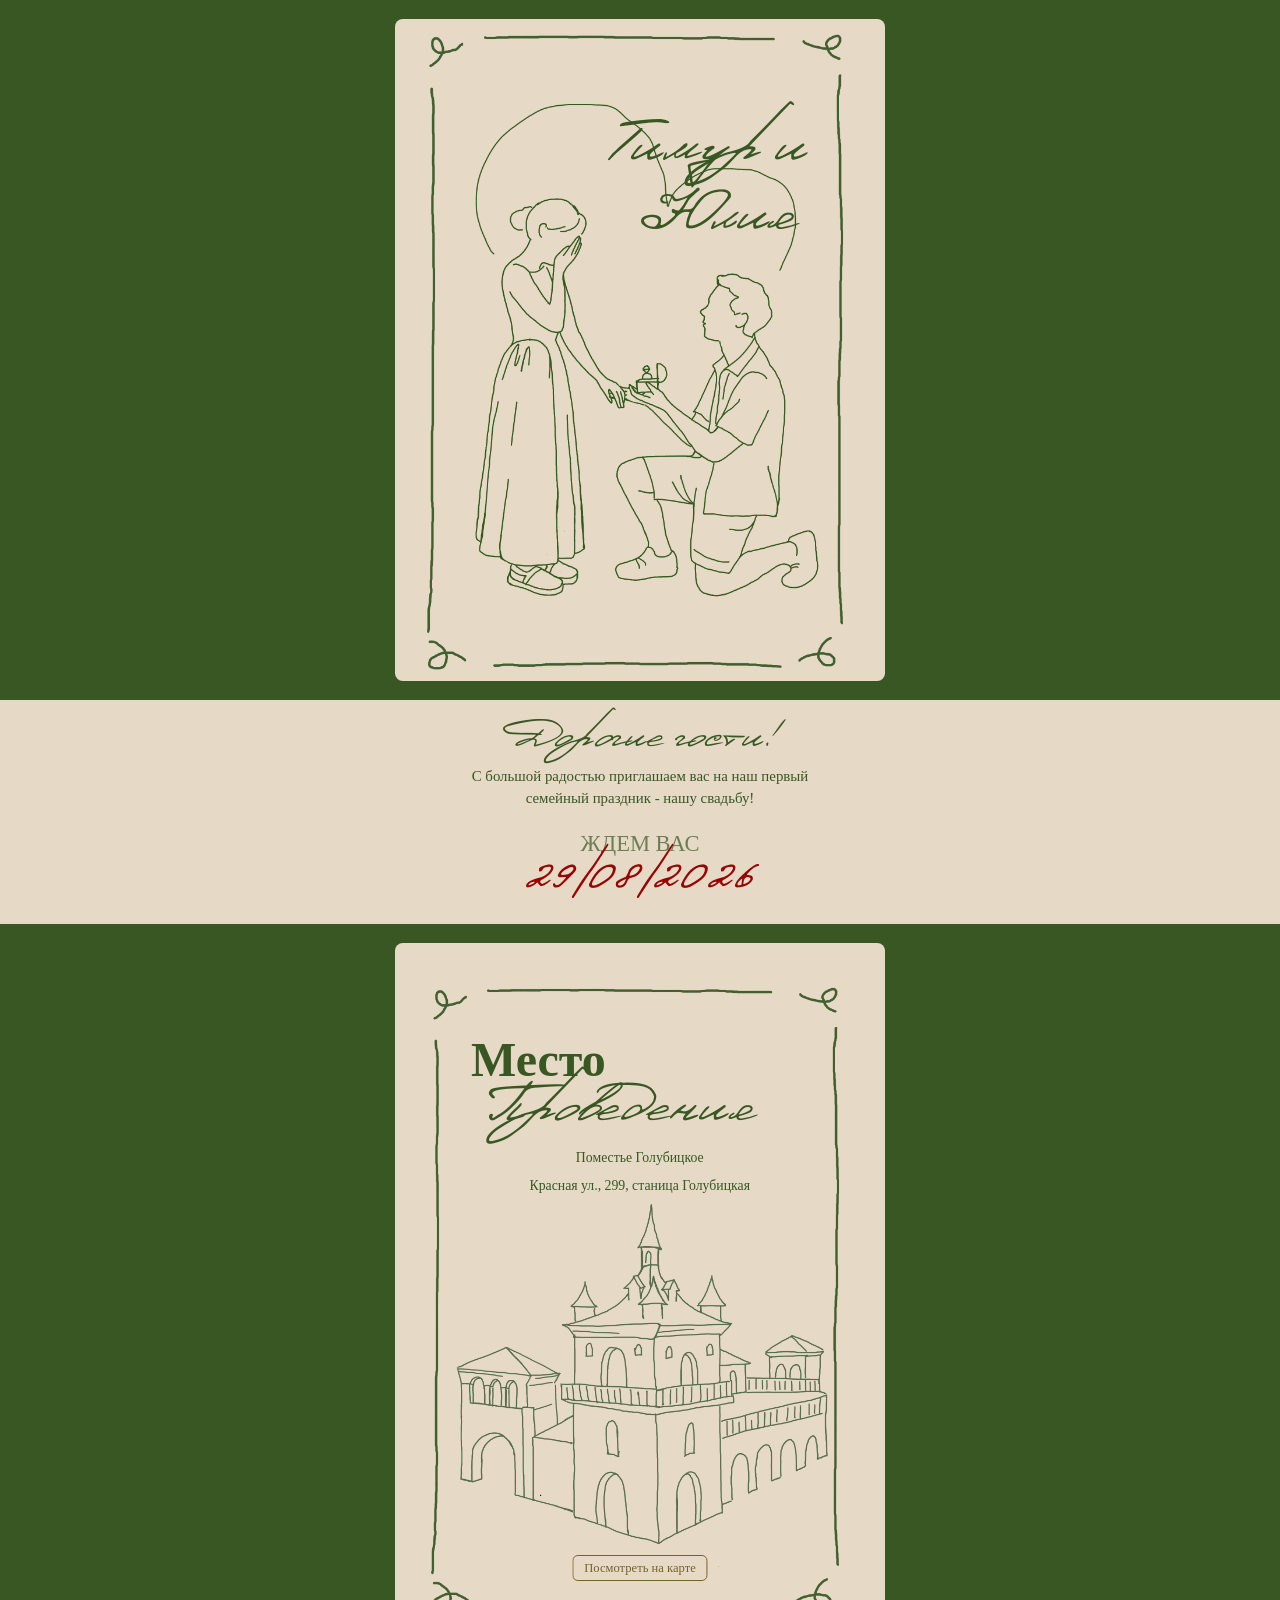
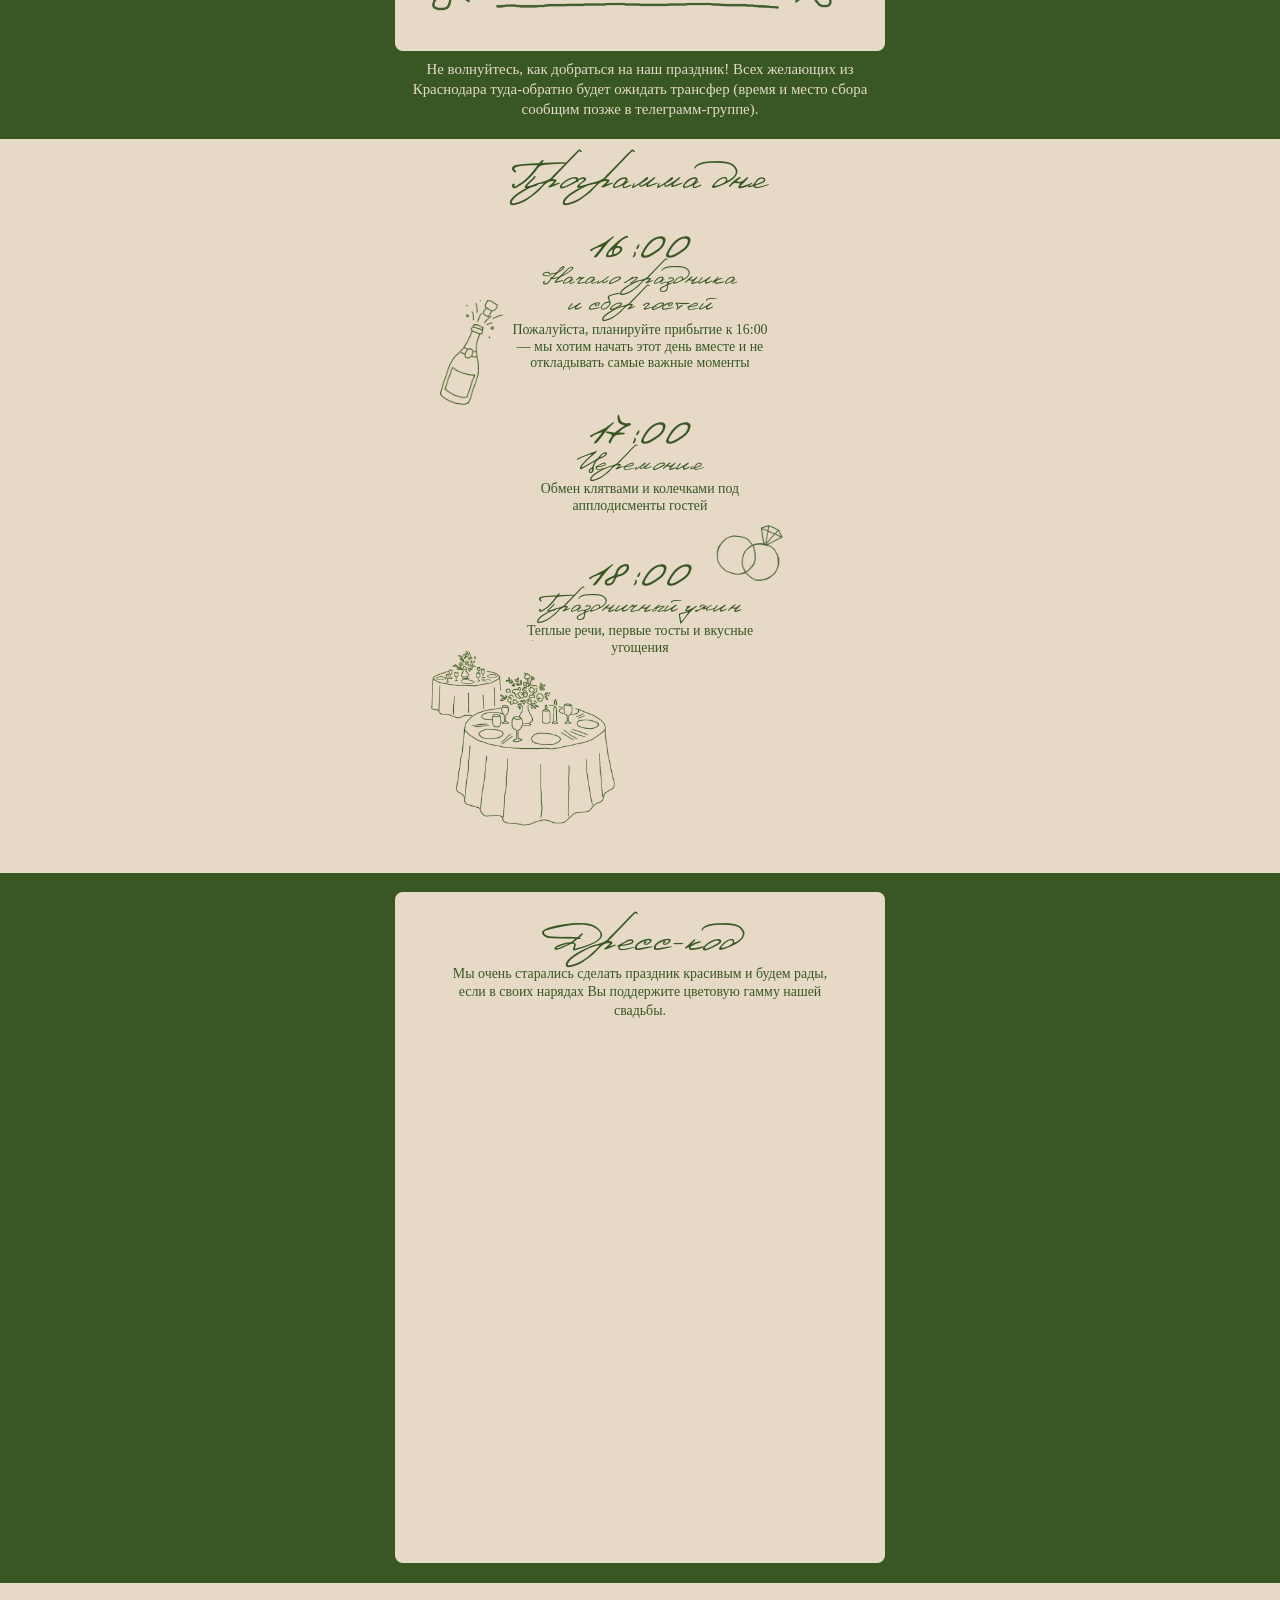
==== commit 825f244b: "Update details hotels block and program text" ====
--- a/index.html
+++ b/index.html
@@ -59,8 +59,8 @@
             <article class="program-item reveal">
               <img class="program-item__icon program-item__icon--left" src="images/IMG_4549.PNG" alt="" aria-hidden="true" />
               <p class="program-item__time">16:00</p>
-              <p class="script-subtitle program-item__name">Сбор гостей</p>
-              <p class="program-item__desc">Легкие напитки, закуски и фотосессии на фоне декораций</p>
+              <p class="script-subtitle program-item__name">Начало праздника<br />и сбор гостей</p>
+              <p class="program-item__desc">Пожалуйста, планируйте прибытие к 16:00 — мы хотим начать этот день вместе и не откладывать самые важные моменты</p>
             </article>
 
             <article class="program-item reveal">
@@ -138,6 +138,58 @@
             <a class="btn btn--outline btn--small" href="https://t.me/+I3WyoPvMr101ZWJi" target="_blank" rel="noopener noreferrer">вступить в чат</a>
           </article>
 
+          <article class="details-item details-item--hotels">
+            <h3 class="script-subtitle details-item__title">Подборка отелей</h3>
+            <p class="details-item__text">
+              Для Вашего удобства мы подобрали самые оптимальные варианты отелей, которые вы можете забронировать:
+            </p>
+            <details class="details-item__details">
+              <summary class="btn btn--outline btn--small details-item__toggle">показать список отелей</summary>
+              <div class="details-item__list">
+                <p class="details-item__hotel">
+                  «Al Mare»<br />
+                  Адрес: ст. Голубицкая, ул. Набережная, 7<br />
+                  Сайт: <a href="https://hotel-almare.ru" target="_blank" rel="noopener noreferrer">hotel-almare.ru</a>
+                </p>
+                <p class="details-item__hotel">
+                  «Фламинго»<br />
+                  Адрес: ст. Голубицкая, ул. Курортная, 68<br />
+                  Сайт: <a href="https://azovflamingo.ru" target="_blank" rel="noopener noreferrer">azovflamingo.ru</a>
+                </p>
+                <p class="details-item__hotel">
+                  «Некрасов»<br />
+                  Адрес: ст. Голубицкая, ул. Курортная, 55/1<br />
+                  Сайт: <a href="https://nekrasovhotel.ru" target="_blank" rel="noopener noreferrer">nekrasovhotel.ru</a>
+                </p>
+                <p class="details-item__hotel">
+                  «Villa Romanov»<br />
+                  Адрес: ст. Голубицкая, ул. Красная, 260<br />
+                  Сайт: <a href="https://villaromanov.ru" target="_blank" rel="noopener noreferrer">villaromanov.ru</a>
+                </p>
+                <p class="details-item__hotel">
+                  Гостевой дом «Azov place»<br />
+                  Адрес: ст. Голубицкая, ул. Курортная, 75А<br />
+                  Сайт: <a href="https://azov-plejs.clients.site" target="_blank" rel="noopener noreferrer">azov-plejs.clients.site</a>
+                </p>
+                <p class="details-item__hotel">
+                  «Жемчужина»<br />
+                  Адрес: ст. Голубицкая, ул. Курортная, 113/1<br />
+                  Сайт: <a href="https://zhemchuzhina-golubitskaya.ru" target="_blank" rel="noopener noreferrer">zhemchuzhina-golubitskaya.ru</a>
+                </p>
+                <p class="details-item__hotel">
+                  Апарт-отель «Море Лофт»<br />
+                  Адрес: ст. Голубицкая, ул. Курортная, 55/1<br />
+                  Сайт: <a href="https://golubitskaya.sutochno.ru/hotels/51353" target="_blank" rel="noopener noreferrer">golubitskaya.sutochno.ru</a>
+                </p>
+                <p class="details-item__hotel">
+                  «Азов»<br />
+                  Адрес: ст. Голубицкая, ул. Набережная, д. 70/31<br />
+                  Сайт: <a href="https://azovresort.ru" target="_blank" rel="noopener noreferrer">azovresort.ru</a>
+                </p>
+              </div>
+            </details>
+          </article>
+
           <img class="details__divider details__divider--bottom" src="images/IMG_4711.PNG" alt="" aria-hidden="true" />
         </div>
       </section>
--- a/css/styles.css
+++ b/css/styles.css
@@ -560,6 +560,10 @@
   margin-top: 0.75rem;
 }
 
+.details-item--hotels {
+  margin-top: 1.4rem;
+}
+
 .details-item__title {
   margin: 0;
 }
@@ -571,6 +575,57 @@
   line-height: 1.68;
 }
 
+.details-item__details {
+  margin-top: 0;
+  display: flex;
+  flex-direction: column;
+  align-items: center;
+}
+
+.details-item__toggle {
+  list-style: none;
+  cursor: pointer;
+  order: 0;
+  margin-top: 0;
+}
+
+.details-item__toggle::-webkit-details-marker {
+  display: none;
+}
+
+.details-item__details[open] .details-item__toggle {
+  order: 2;
+}
+
+.details-item__list {
+  margin: 0.9rem auto 0;
+  max-width: 36rem;
+  text-align: center;
+  font-size: clamp(0.68rem, 1.9vw, 0.86rem);
+  line-height: 1.68;
+  order: 1;
+}
+
+.details-item__list a {
+  color: var(--accent);
+  text-decoration: underline;
+  text-underline-offset: 3px;
+}
+
+.details-item__list a:hover {
+  opacity: 0.85;
+}
+
+.details-item__hotel {
+  margin: 0.65rem 0 0;
+  font-size: clamp(0.68rem, 1.9vw, 0.86rem);
+  line-height: 1.68;
+}
+
+.details-item__hotel:first-child {
+  margin-top: 0;
+}
+
 .details-item .btn {
   margin-top: 1.1rem;
   font-family: "Denistina", Arial, sans-serif;
@@ -582,8 +637,11 @@
   min-height: 36px;
   padding: 0.55rem 1rem;
   white-space: nowrap;
-  font-family: "Denistina", Arial, sans-serif;
-  font-size: clamp(1.32rem, 2.3vw, 1.76rem);
+  font-family: Georgia, "Times New Roman", serif;
+  font-size: clamp(0.88rem, 1.6vw, 1.1rem);
+  background: var(--bg-dark);
+  color: var(--bg-light);
+  border-color: var(--bg-dark);
 }
 
 .details-item .btn {
@@ -591,6 +649,14 @@
   min-height: 36px;
   padding: 0.55rem 1rem;
   white-space: nowrap;
+}
+
+.details-item .details-item__toggle {
+  margin-top: 1.1rem;
+}
+
+.details-item__details[open] .details-item__toggle {
+  margin-top: 0.9rem;
 }
 
 .dress-card .btn {
@@ -863,6 +929,12 @@
     line-height: 1.72 !important;
   }
 
+  .details-item__list,
+  .details-item__hotel {
+    font-size: clamp(0.74rem, 2vw, 0.94rem) !important;
+    line-height: 1.72 !important;
+  }
+
   .rsvp-form .field__label,
   .rsvp-form .radio,
   .rsvp-form .field__input,
@@ -1333,6 +1405,11 @@
     font-size: clamp(0.92rem, 1.45vw, 1.22rem);
   }
 
+  .details-item__list,
+  .details-item__hotel {
+    font-size: clamp(0.92rem, 1.45vw, 1.22rem);
+  }
+
   .details-item__title {
     font-size: clamp(2.2rem, 3.3vw, 3.55rem);
   }
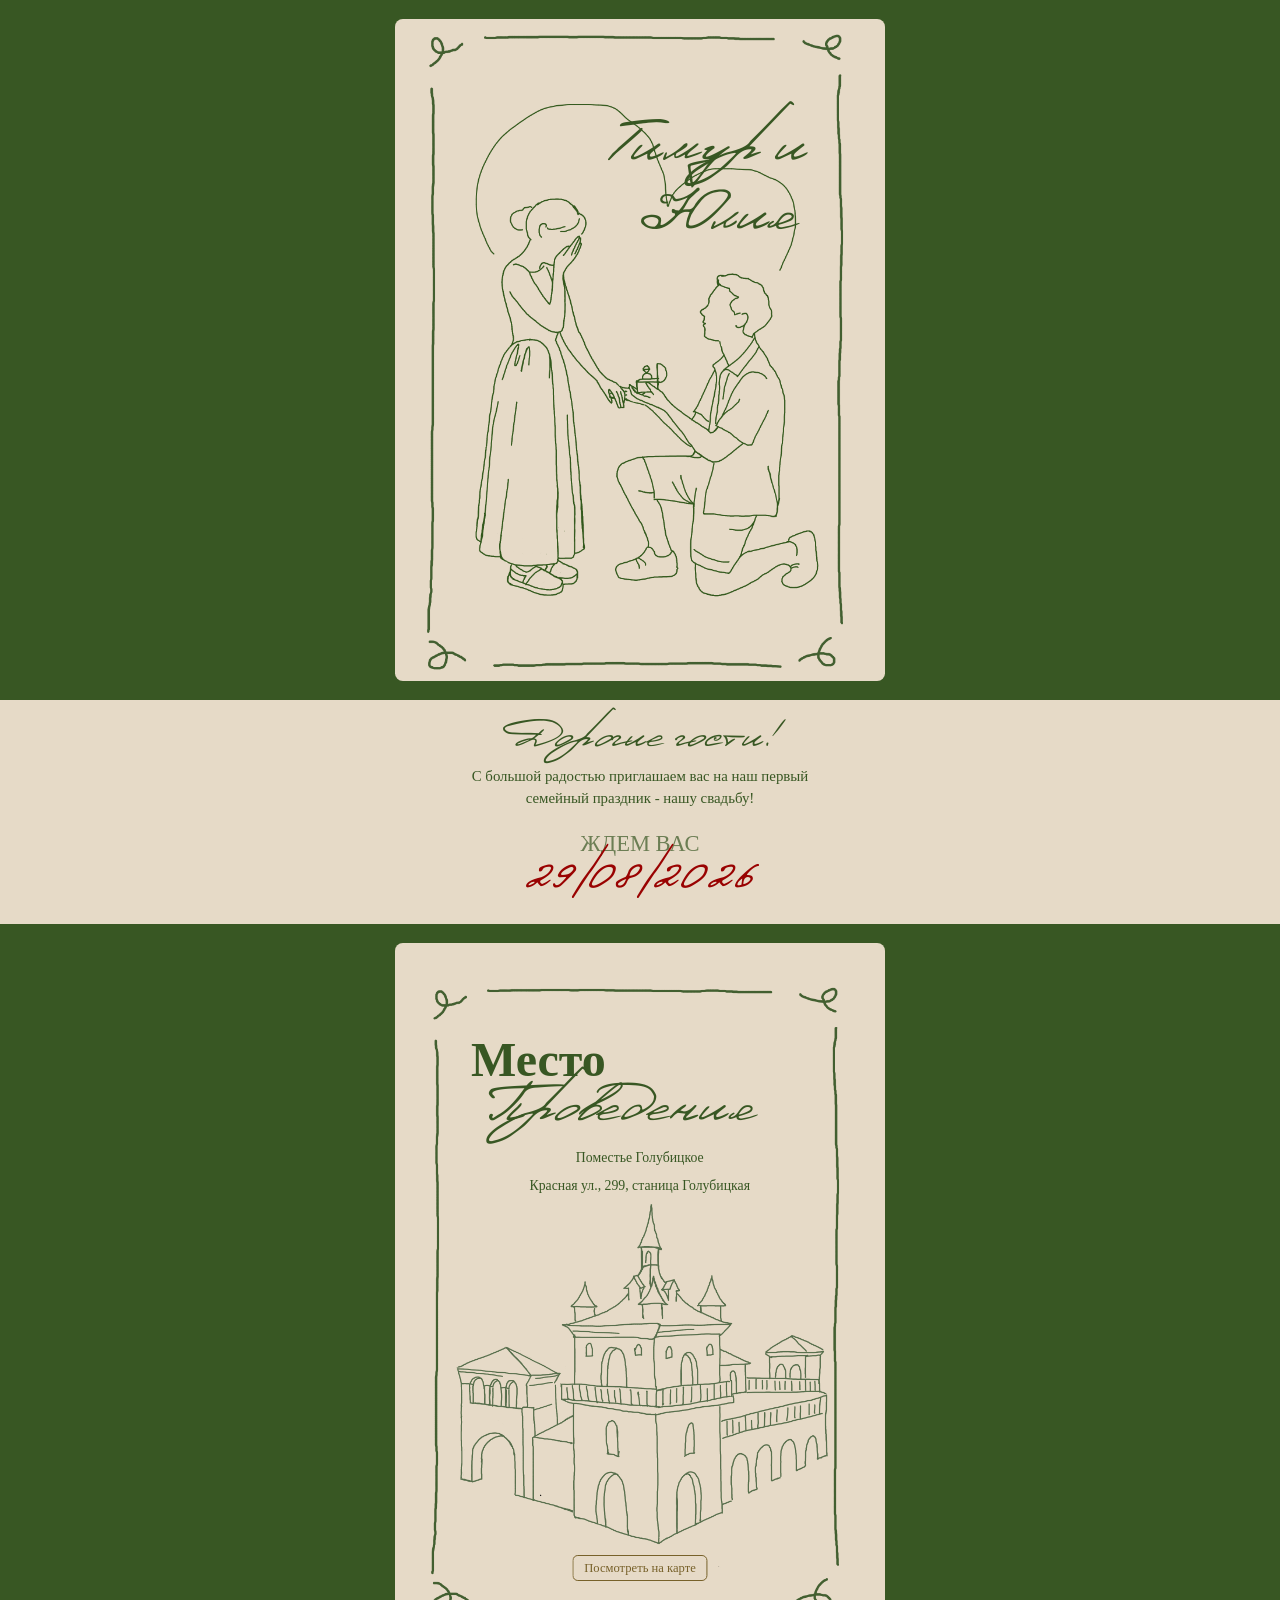
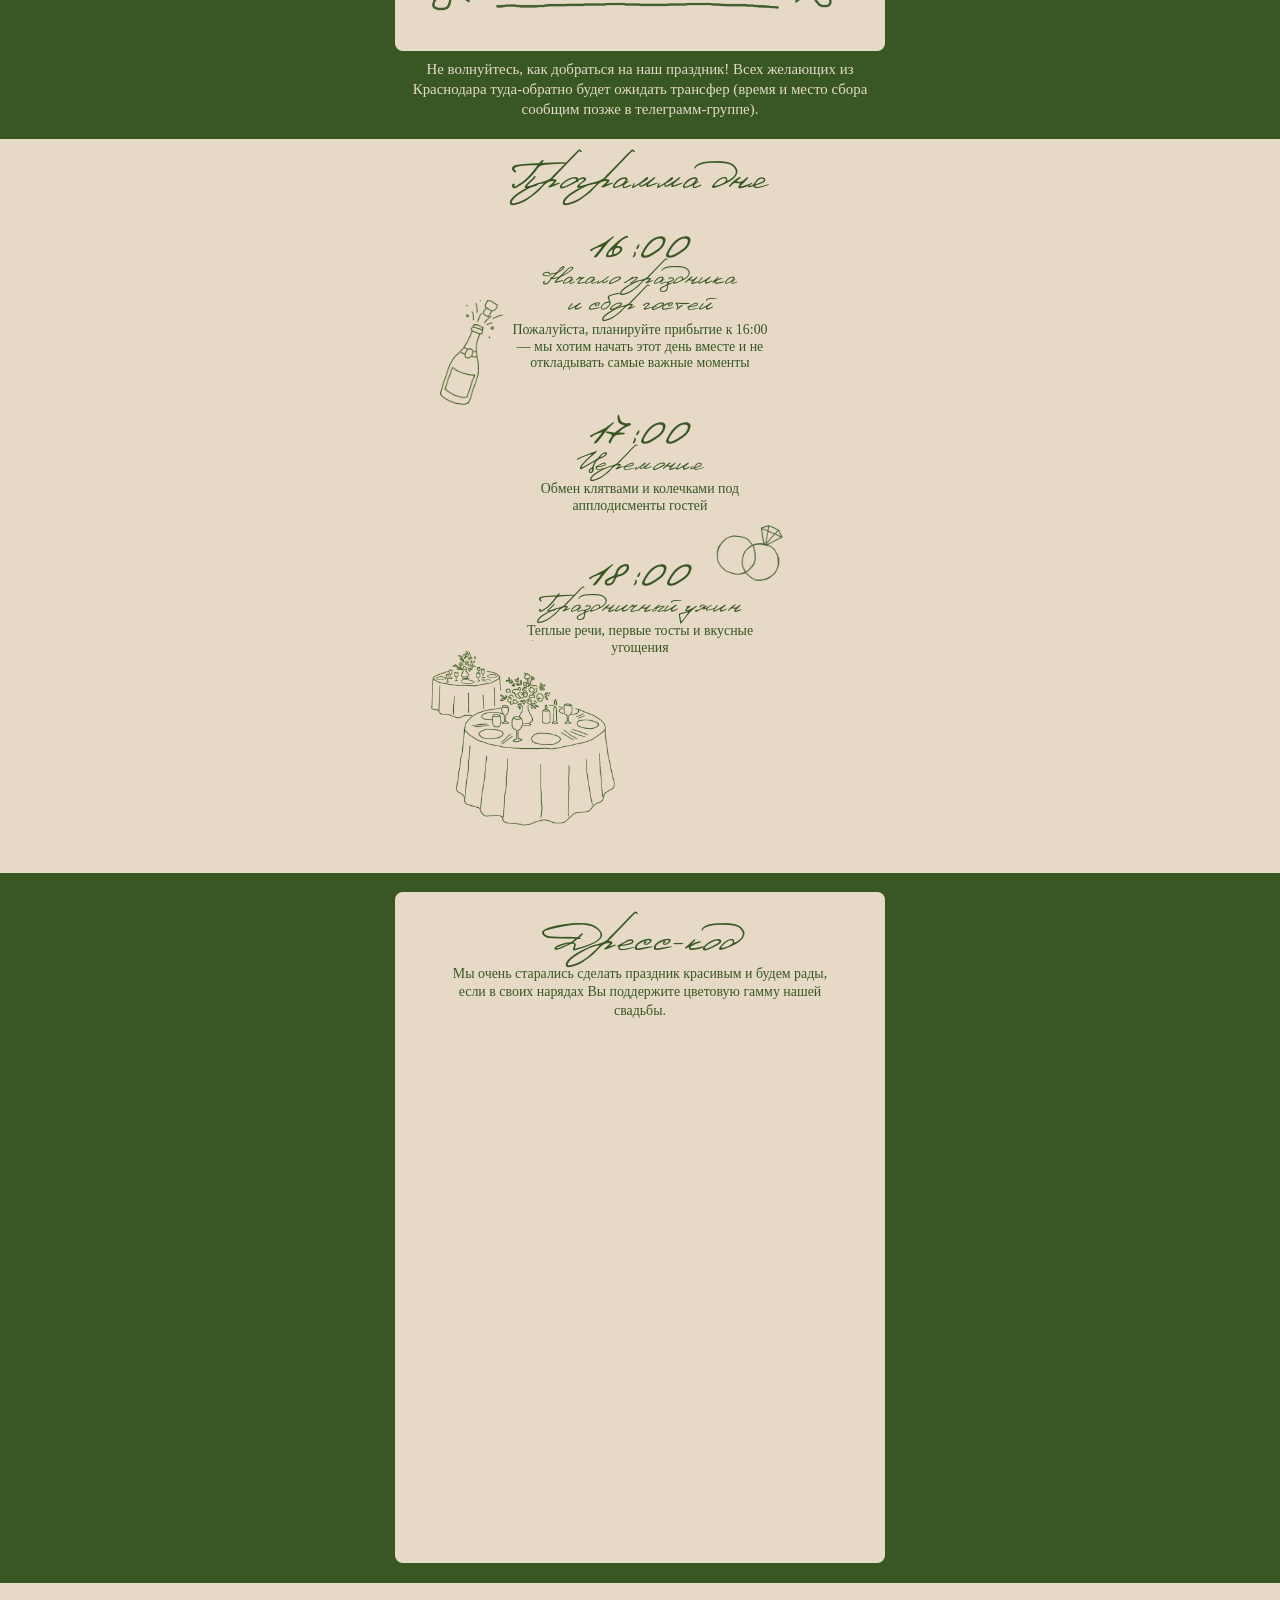
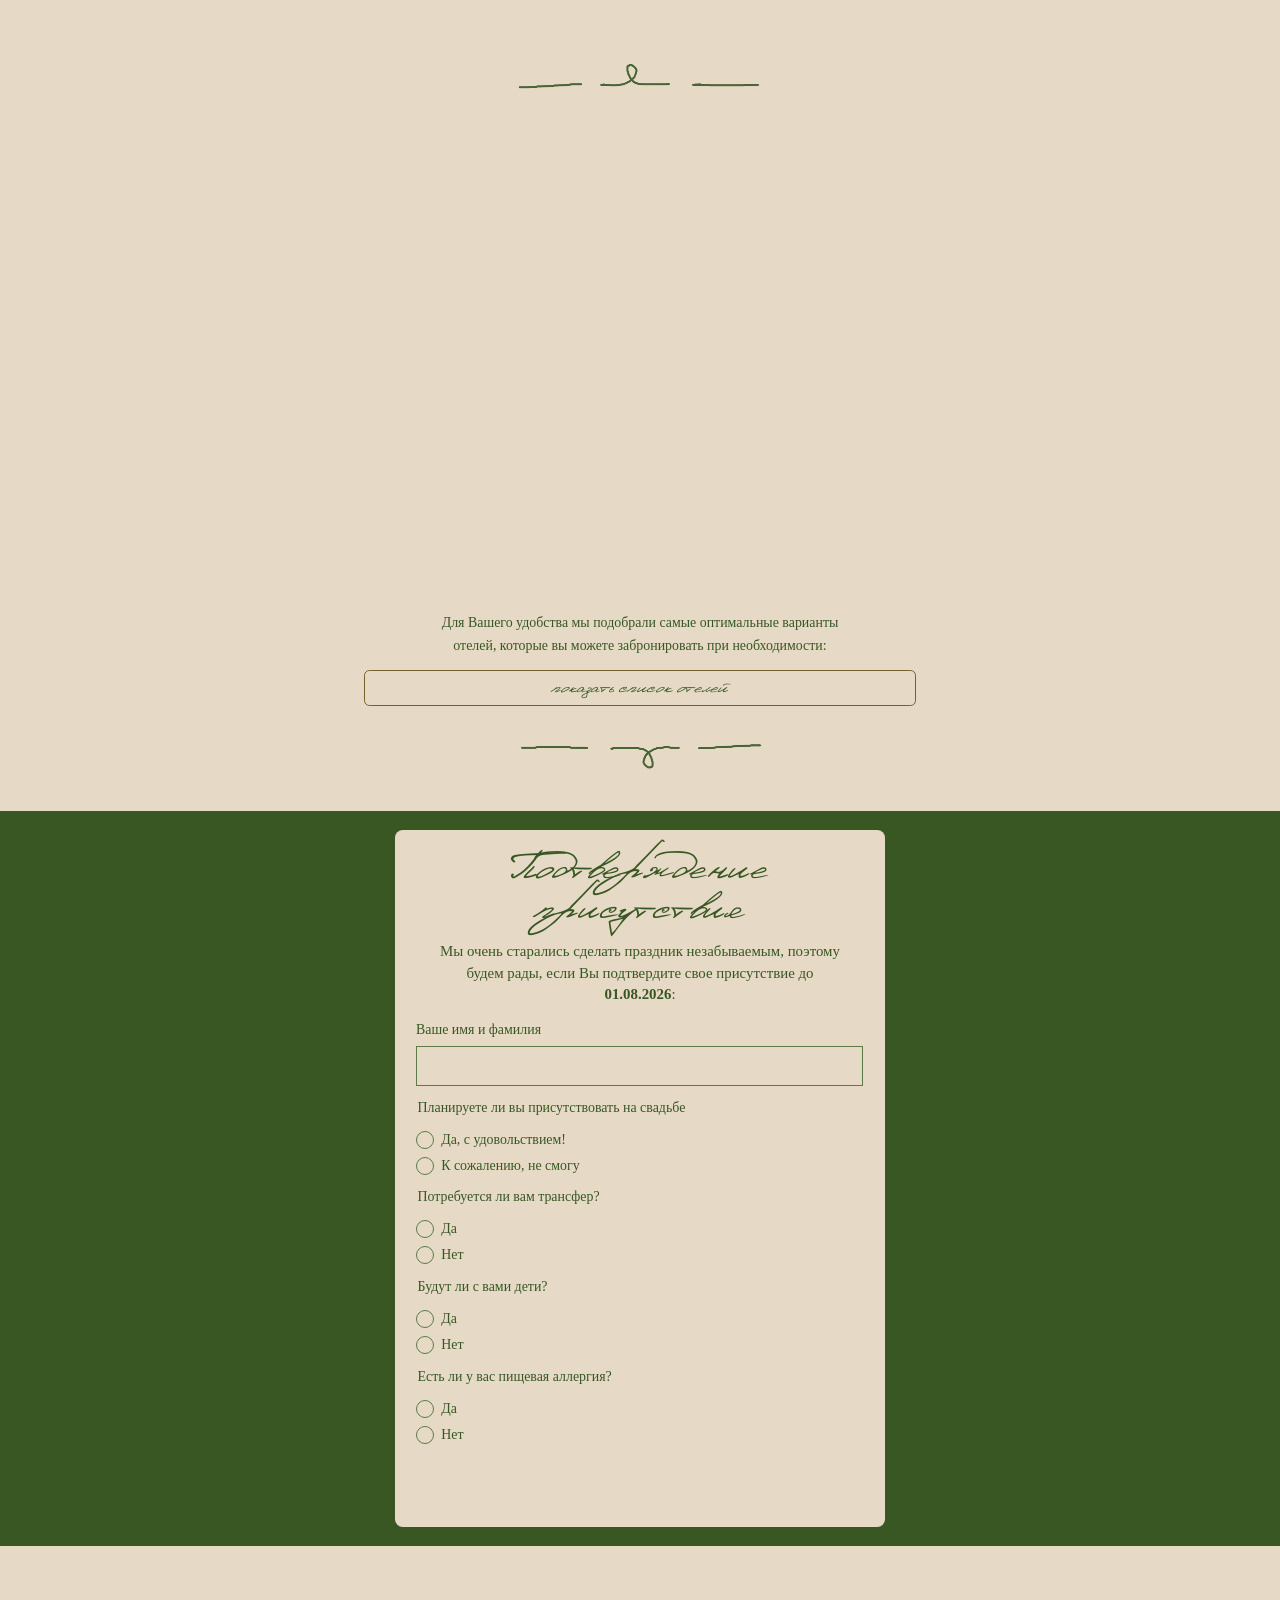
==== commit 54bc897d: "Update hotel description for clarity" ====
--- a/index.html
+++ b/index.html
@@ -141,7 +141,7 @@
           <article class="details-item details-item--hotels">
             <h3 class="script-subtitle details-item__title">Подборка отелей</h3>
             <p class="details-item__text">
-              Для Вашего удобства мы подобрали самые оптимальные варианты отелей, которые вы можете забронировать:
+              Для Вашего удобства мы подобрали самые оптимальные варианты отелей, которые вы можете забронировать при необходимости:
             </p>
             <details class="details-item__details">
               <summary class="btn btn--outline btn--small details-item__toggle">показать список отелей</summary>
